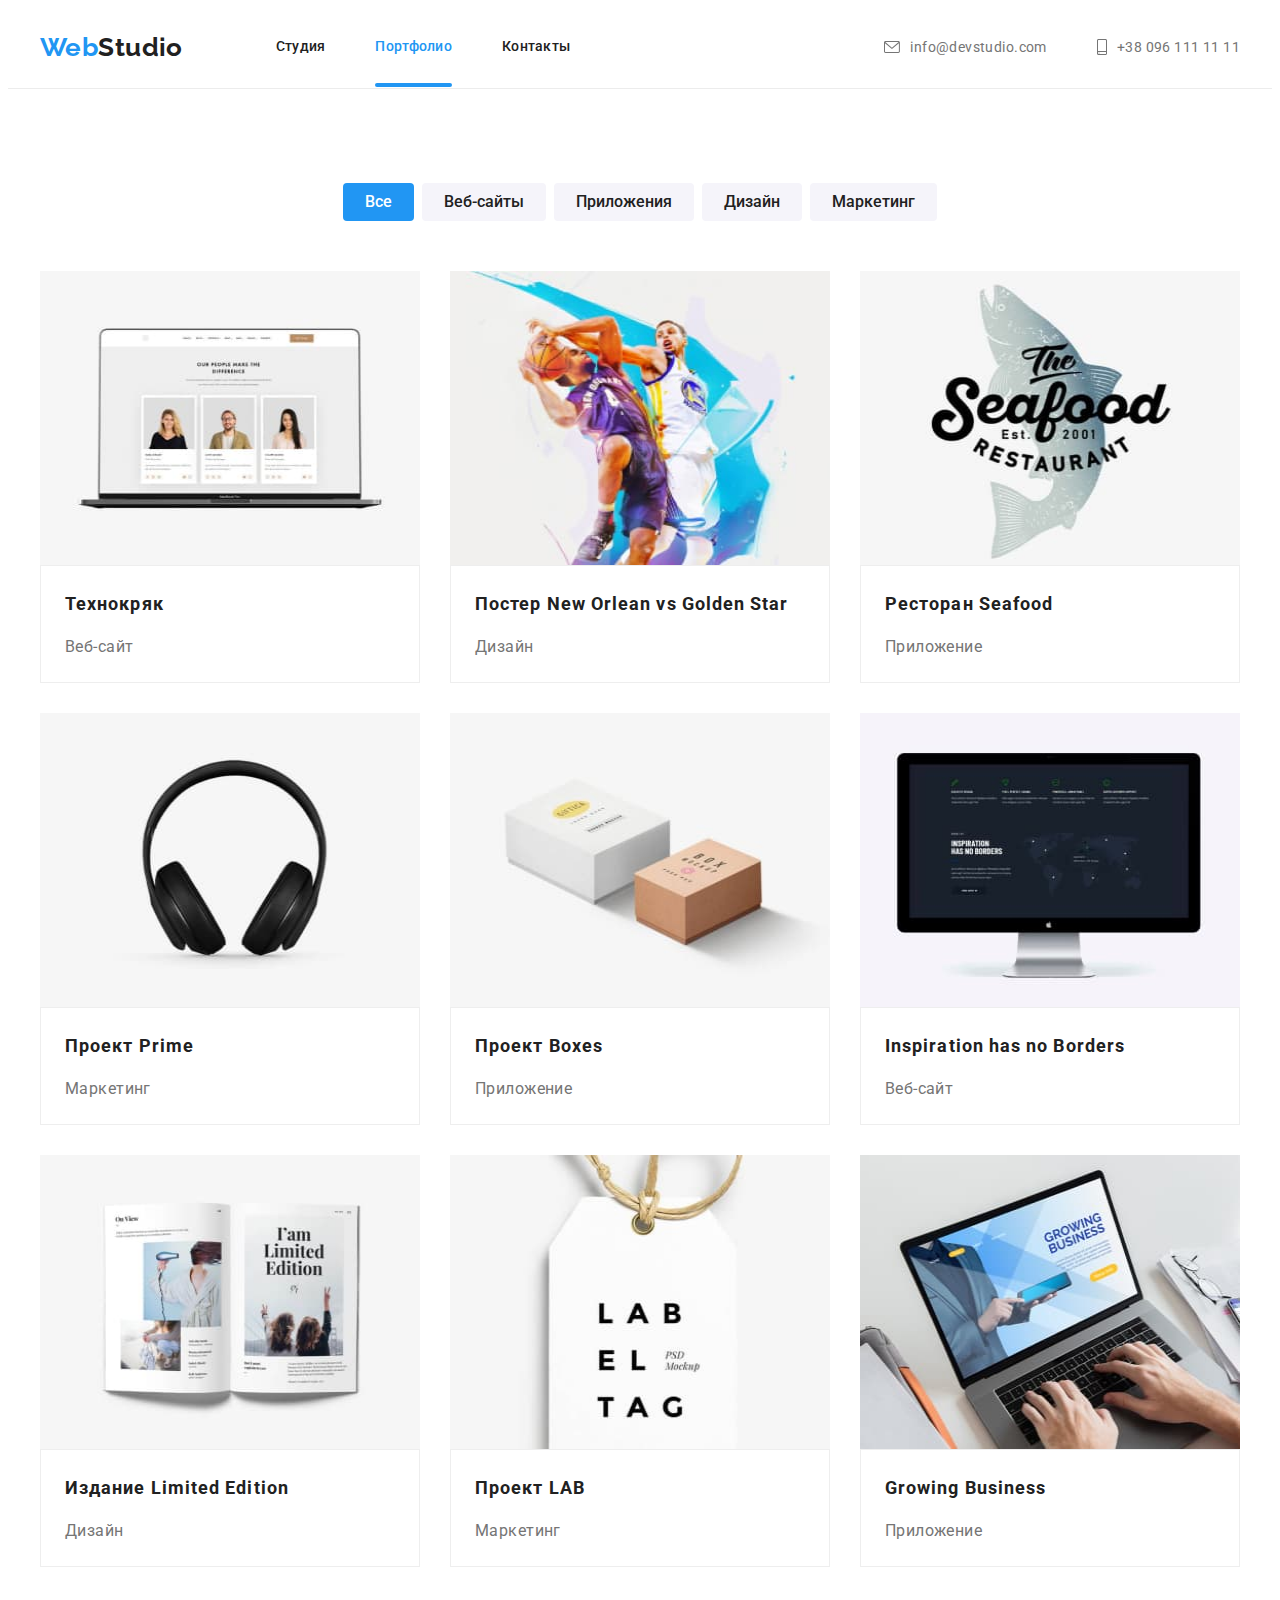
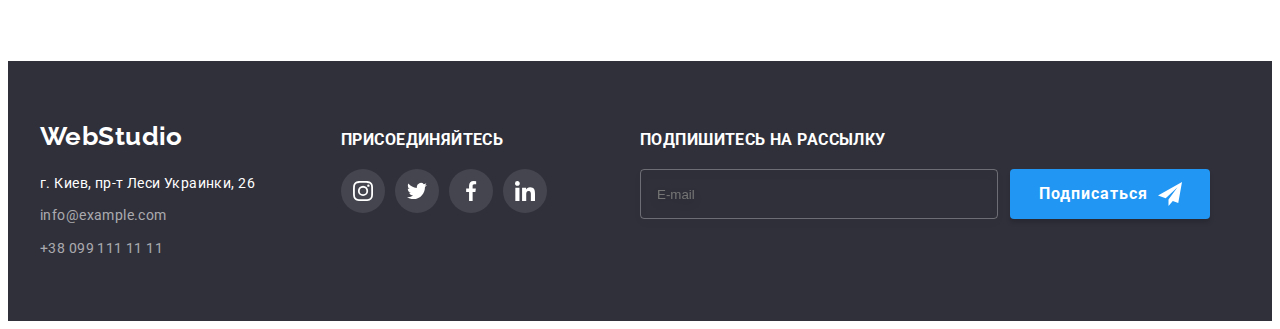
==== portfolio.html @ bd027aae "Создает классы по БЭМ в header и hero, делает разбивку css файла по  разнымscss" ====
﻿<!DOCTYPE html>
<html lang="ru">
  <head>
    <meta charset="UTF-8" />
    <meta http-equiv="X-UA-Compatible" content="IE=edge" />
    <meta name="viewport" content="width=device-width, initial-scale=1.0" />
    <title>Portfolio</title>
    <link rel="preconnect" href="https://fonts.gstatic.com" />
    <link
      href="https://fonts.googleapis.com/css2?family=Raleway:wght@700&family=Roboto:wght@400;500;700;900&display=swap"
      rel="stylesheet"
    />
    <link
      rel="stylesheet"
      href="https://cdnjs.cloudflare.com/ajax/libs/modern-normalize/1.0.0/modern-normalize.min.css"
      integrity="sha512-ISS7cAi1PEhQ8jnbJpJZMd29NlhNj4AWYyLOSp2CE/CsHxTCu+r+t0D2yoJudVrd0/8fTVPUVDzY5Tvli75u/g=="
      crossorigin="anonymous"
      referrerpolicy="no-referrer"
    />
    <!-- <link rel="stylesheet" href="./css/styles.css" /> -->
    <link rel="stylesheet" href="./css/main.min.css" />
  </head>
  </head>
  <body>
    <header class="page-header">
      <div class="section container page-header__container">
        <div class="page-header__menu">
          <a href="/" lang="en" class="logo link page-header__logo"
            >Web<span class="logo-part logo-part--color-black">Studio</span></a
          >

          <nav>
            <ul class="list page-header__nav nav-menu">
              <li class="nav-menu__item">
                <a href="./index.html" class="link">Студия</a>
              </li>
              <li class="nav-menu__item">
                <a href="./portfolio.html" class="link link--current">Портфолио</a>
              </li>
              <li class="nav-menu__item">
                <a href="#" class="link">Контакты</a>
              </li>
            </ul>
          </nav>
        </div>
        <ul class="list page-header__contact header-contact">
          <li class="header-contact__item">
            <a href="mailto:info@devstudio.com" lang="en" class="link">
              <svg class="header-contact__icon" width="16px" height="12px">
                <use href="./images/icons.svg#icon-envelope-header"></use>
              </svg>
              info@devstudio.com</a
            >
          </li>
          <li class="header-contact__item">
            <a href="tel:+380961111111" class="link">
              <svg class="header-contact__icon" width="10px" height="16px">
                <use href="./images/icons.svg#icon-smartphone-header"></use>
              </svg>
              +38 096 111 11 11</a
            >
          </li>
        </ul>
      </div>
    </header>
    <main>
      <!--фильтр-->
      <section class="portfolio-page">
        <div class="section container">
          <div class="filter">
            <ul class="list">
              <li class="list-item">
                <button type="button" class="btn filter-btn btn-active">
                  Все
                </button>
              </li>
              <li class="list-item">
                <button type="button" class="btn filter-btn">Веб-сайты</button>
              </li>
              <li class="list-item">
                <button type="button" class="btn filter-btn">Приложения</button>
              </li>
              <li class="list-item">
                <button type="button" class="btn filter-btn">Дизайн</button>
              </li>
              <li class="list-item">
                <button type="button" class="btn filter-btn">Маркетинг</button>
              </li>
            </ul>
          </div>
          <!--портфолио-->
          <div class="portfolio-cards">
            <ul class="list">
              <li class="list-item portfolio-card">
                <div class="wrapper-card">
                  <img
                    src="./images/portfolio/tehnokriak.jpg"
                    alt="Ноутбук"
                    width="370"
                    height="294"
                  />
                  <div class="wrapper-description">
                    <p class="wrapper-text">
                      Технокряк это современная площадка распространения
                      коронавируса. Компании используют эту платформу для
                      цифрового шпионажа и атак на защищённые сервера
                      конкурентов.
                    </p>
                  </div>
                </div>
                <div class="portfolio-info">
                  <h3 class="list-item-title">Технокряк</h3>
                  <p class="list-item-text">Веб-сайт</p>
                </div>
              </li>
              <li class="list-item portfolio-card">
                <div class="wrapper-card">
                  <img
                    src="./images/portfolio/poster.jpg"
                    alt="Постер с баскетболистами"
                    width="370"
                    height="294"
                  />
                  <div class="wrapper-description">
                    <p class="wrapper-text">
                      Технокряк это современная площадка распространения
                      коронавируса. Компании используют эту платформу для
                      цифрового шпионажа и атак на защищённые сервера
                      конкурентов.
                    </p>
                  </div>
                </div>
                <div class="portfolio-info">
                  <h3 class="list-item-title">
                    Постер New Orlean vs Golden Star
                  </h3>
                  <p class="list-item-text">Дизайн</p>
                </div>
              </li>
              <li class="list-item portfolio-card">
                <div class="wrapper-card">
                  <img
                    src="./images/portfolio/restaurant.jpg"
                    alt="Логотип ресторана"
                    width="370"
                    height="294"
                  />
                  <div class="wrapper-description">
                    <p class="wrapper-text">
                      Технокряк это современная площадка распространения
                      коронавируса. Компании используют эту платформу для
                      цифрового шпионажа и атак на защищённые сервера
                      конкурентов.
                    </p>
                  </div>
                </div>
                <div class="portfolio-info">
                  <h3 class="list-item-title">Ресторан Seafood</h3>
                  <p class="list-item-text">Приложение</p>
                </div>
              </li>
              <li class="list-item portfolio-card">
                <div class="wrapper-card">
                  <img
                    src="./images/portfolio/pri.jpg"
                    alt="Наушники"
                    width="370"
                    height="294"
                  />
                  <div class="wrapper-description">
                    <p class="wrapper-text">
                      Технокряк это современная площадка распространения
                      коронавируса. Компании используют эту платформу для
                      цифрового шпионажа и атак на защищённые сервера
                      конкурентов.
                    </p>
                  </div>
                </div>
                <div class="portfolio-info">
                  <h3 class="list-item-title">Проект Prime</h3>
                  <p class="list-item-text">Маркетинг</p>
                </div>
              </li>
              <li class="list-item portfolio-card">
                <div class="wrapper-card">
                  <img
                    src="./images/portfolio/boxes.jpg"
                    alt="Коробки"
                    width="370"
                    height="294"
                  />
                  <div class="wrapper-description">
                    <p class="wrapper-text">
                      Технокряк это современная площадка распространения
                      коронавируса. Компании используют эту платформу для
                      цифрового шпионажа и атак на защищённые сервера
                      конкурентов.
                    </p>
                  </div>
                </div>
                <div class="portfolio-info">
                  <h3 class="list-item-title">Проект Boxes</h3>
                  <p class="list-item-text">Приложение</p>
                </div>
              </li>
              <li class="list-item portfolio-card">
                <div class="wrapper-card">
                  <img
                    src="./images/portfolio/inspiration.jpg"
                    alt="Монитор"
                    width="370"
                    height="294"
                  />
                  <div class="wrapper-description">
                    <p class="wrapper-text">
                      Технокряк это современная площадка распространения
                      коронавируса. Компании используют эту платформу для
                      цифрового шпионажа и атак на защищённые сервера
                      конкурентов.
                    </p>
                  </div>
                </div>
                <div class="portfolio-info">
                  <h3 class="list-item-title">Inspiration has no Borders</h3>
                  <p class="list-item-text">Веб-сайт</p>
                </div>
              </li>
              <li class="list-item portfolio-card">
                <div class="wrapper-card">
                  <img
                    src="./images/portfolio/limiteded.jpg"
                    alt="Журнал"
                    width="370"
                    height="294"
                  />
                  <div class="wrapper-description">
                    <p class="wrapper-text">
                      Технокряк это современная площадка распространения
                      коронавируса. Компании используют эту платформу для
                      цифрового шпионажа и атак на защищённые сервера
                      конкурентов.
                    </p>
                  </div>
                </div>
                <div class="portfolio-info">
                  <h3 class="list-item-title">Издание Limited Edition</h3>
                  <p class="list-item-text">Дизайн</p>
                </div>
              </li>
              <li class="list-item portfolio-card">
                <div class="wrapper-card">
                  <img
                    src="./images/portfolio/lab.jpg"
                    alt="лейба"
                    width="370"
                    height="294"
                  />
                  <div class="wrapper-description">
                    <p class="wrapper-text">
                      Технокряк это современная площадка распространения
                      коронавируса. Компании используют эту платформу для
                      цифрового шпионажа и атак на защищённые сервера
                      конкурентов.
                    </p>
                  </div>
                </div>
                <div class="portfolio-info">
                  <h3 class="list-item-title">Проект LAB</h3>
                  <p class="list-item-text">Маркетинг</p>
                </div>
              </li>
              <li class="list-item portfolio-card">
                <div class="wrapper-card">
                  <img
                    src="./images/portfolio/growing.jpg"
                    alt="Ноутбук"
                    width="370"
                    height="294"
                  />
                  <div class="wrapper-description">
                    <p class="wrapper-text">
                      Технокряк это современная площадка распространения
                      коронавируса. Компании используют эту платформу для
                      цифрового шпионажа и атак на защищённые сервера
                      конкурентов.
                    </p>
                  </div>
                </div>
                <div class="portfolio-info">
                  <h3 class="list-item-title">Growing Business</h3>
                  <p class="list-item-text">Приложение</p>
                </div>
              </li>
            </ul>
          </div>
        </div>
      </section>
    </main>
    <footer class="footer-page">
      <div class="section container">
        <div class="logo-address">
          <a href="/" lang="en" class="logo link"
            ><span class="active">Web</span>Studio</a
          >
          <address class="footer-address">
            <ul class="list">
              <li class="list-item">
                <a href="#" class="link">г. Киев, пр-т Леси Украинки, 26</a>
              </li>

              <li class="list-item footer-contact">
                <a href="mailto:info@example.com" lang="en" class="link"
                  >info@example.com</a
                >
              </li>
              <li class="list-item footer-contact">
                <a href="tel:+380991111111" class="link">+38 099 111 11 11</a>
              </li>
            </ul>
          </address>
        </div>
        <div class="footer-social-networks">
          <h3 class="list-item-title">присоединяйтесь</h3>
          <ul class="list social-networks">
            <li class="sn-item">
              <a href="https://www.instagram.com" class="link footer-link-sn">
                <svg class="sn-icon">
                  <use href="./images/icons.svg#icon-instagram-grey"></use>
                </svg>
              </a>
            </li>
            <li class="sn-item">
              <a href="https://www.twitter.com/" class="link footer-link-sn">
                <svg class="sn-icon">
                  <use href="./images/icons.svg#icon-twitter"></use>
                </svg>
              </a>
            </li>
            <li class="sn-item">
              <a href="https://www.facebook.com" class="link footer-link-sn">
                <svg class="sn-icon">
                  <use href="./images/icons.svg#icon-facebook"></use>
                </svg>
              </a>
            </li>
            <li class="sn-item">
              <a href="https://www.linkedin.com" class="link footer-link-sn">
                <svg class="sn-icon">
                  <use href="./images/icons.svg#icon-linkedin"></use>
                </svg>
              </a>
            </li>
          </ul>
        </div>
        <div class="subscription">
          <h3 class="list-item-title">подпишитесь на рассылку</h3>
          <form name="subscription-form" class="subscription-form">
            <input
              type="email"
              name="email"
              class="subscription-input"
              placeholder="E-mail"
            />
            <button type="submit" class="btn subscription-btn">
              <span class="text-btn">Подписаться</span>
              <svg class="send-icon">
                <use href="./images/icons.svg#send-icon"></use>
              </svg>
            </button>
          </form>
        </div>
      </div>
    </footer>
  </body>
</html>
---- css/styles.css ----
﻿/* 
:root {
  --basis-text-color: #212121;
  --secondary-text-color: #757575;
  --background-color: #E5E5E5;
  --white-color: #FFFFFF;
  --active-color: #2196F3;
  --background-btn-color: #F5F4FA;
  --borders-color: #EEEEEE;
  --border-line-color: #ECECEC;
  --dark-background: #2F303A;
  --footer-contact-color: rgba(255, 255, 255, 0.6);
  --footer-icon-bg-color: rgba(255, 255, 255, 0.1);
  --input-border-color: rgba(255, 255, 255, 0.3);
  --hero-gradient: rgba(47, 48, 58, 0.4);
  --wrapper-title: rgba(47, 48, 58, 0.8);
  --icons-color: #AFB1B8;
  --wrapper-portfolio-card: rgba(33, 150, 243, 0.9);
  --backdrop-color: rgba(0, 0, 0, 0.2);
  --close-btn-color: rgba(0, 0, 0, 1);
  --border-modal-color: rgba(0, 0, 0, 0.1);
  --modal-input-border: rgba(33, 33, 33, 0.2);
  --text-placeholder: rgba(117, 117, 117, 0.5);


} */
/* 
body {
  color: var(--secondary-text-color);
  font-family: Roboto, sans-serif;
  font-weight: 400;
  font-style: normal;
  font-size: 14px;
  line-height: 1.71;
  letter-spacing: 0.03em;
} */

/* 
.link {
  display: flex;
  text-decoration: none;
  color: inherit;
  font-style: inherit;
  align-items: center;
  transition: color 250ms cubic-bezier(0.4, 0, 0.2, 1);
} */

/* .list {
  list-style: none;
  margin: 0;
  padding: 0;
} */

/* .active,
.link:hover,
.link:focus {
  color: var(--active-color);
} */
/* 
.current {
  position: relative;
  color: var(--active-color);
}

.current::after {
  content: "";
  position: absolute;
  height: 4px;
  width: 100%;
  background-color: var(--active-color);
  border-radius: 2px;
  top: 44px;

} */
/* 
.btn {
  font-family: inherit;
  background-color: var(--background-btn-color);
  border: none;
  cursor: pointer;
  text-align: center;
  border-radius: 4px;
  transition: box-shadow 250ms cubic-bezier(0.4, 0, 0.2, 1);
}

.btn:hover,
.btn:focus {
  box-shadow: 0px 3px 1px rgba(0, 0, 0, 0.1),
  0px 1px 2px rgba(0, 0, 0, 0.08),
  0px 2px 2px rgba(0, 0, 0, 0.12);
} */
/* .container {
  width: 1200px;
  margin: 0 auto;
} */
/* .section {
  padding: 94px 15px;  
} */

/*HEADER*/
/* .page-header {
  border-bottom: 1px solid var(--border-line-color);
  
} */
/* .logo {
  font-family: Raleway, sans-serif;
  font-weight: 700;
  font-size: 26px;
  line-height: 1.19;
  color: var(--basis-text-color);
  margin-right: 93px;
} */
/* 
.nav-menu {
  display: flex;
  color: var(--basis-text-color);
  font-weight: 500;
  line-height: 1.14;
  letter-spacing: 0.02em;
  
}

.nav-menu li:not(:last-child),
.header-contact li:not(:last-child) {
  margin-right: 50px;
}

.header-contact {
  display: flex;
  margin-left: auto;  
  color: var(--secondary-text-color);
  align-items: center;
}
.header-contact .icon-item {
  margin-right: 10px;
  fill: currentColor;
}


.page-header .container {
  display: flex;
  padding-top: 24px;
  padding-bottom: 25px;
}

.header-menu {
  display: flex;  
  align-items: center;
} */

/*HERO*/
/* .hero {
  text-align: center;
  letter-spacing: 0.06em;
}
.layers {
  max-width: 1600px;
  height: 600px;
  margin-left: auto;
  margin-right: auto;
  background-color: var(--dark-background);
  background-image: linear-gradient(rgba(47, 48, 58, 0.4), rgba(47, 48, 58, 0.4)),
  url('../images/hero/hero-background.jpg');
  background-repeat: no-repeat;
  background-size: cover;
  
  background-position: center;
}
.hero .section {
  padding-top: 200px;
  padding-bottom: 200px;
}

.hero-title {
  text-transform: uppercase;
  color: var(--white-color);
  font-weight: 900;
  font-size: 44px;
  line-height: 1.36;
  margin-top: 0;
  margin-bottom: 30px;
}
 
.hero-btn {
  width: 200px;
  height: 50px;
  background: #2196F3;
  color: var(--white-color);
  box-shadow: 0px 4px 4px rgba(0, 0, 0, 0.15);
  font-weight: 700;
  font-size: 16px;
  line-height: 1.9;
  padding: 0;
}
 */

/* 
.advantages .list-item-title {
  text-transform: uppercase;
}
.advantages .list-item:not(:last-child) {
  margin-right: 30px;
}

.advantages .list {
  display: flex;
}
.advantages .list-item {
  width: calc((100% - 90px) / 4);
} */
/* 
.thumb {
  display: flex;
  width: 270px;
  height: 120px;
  background-color: var(--background-btn-color);
  padding-top: 25px;
  padding-bottom: 25px;
  margin-bottom: 30px;
  
} */
/* .thumb .icon-item {
  width: 70px;
  height: 70px;
  margin-left: auto;
  margin-right: auto;
} */

/* .list-item-title {
  color: var(--basis-text-color);
  font-weight: 700;
  line-height: 1.14;
  margin-top: 0;
  margin-bottom: 10px;
  
} */
/* .list-item-text {
 margin: 0;
} */

/* .title {
  color: var(--basis-text-color);
  font-size: 36px;
  line-height: 1.16;
  text-align: center;
  margin-top: 0;
  margin-bottom: 50px;
} */


/*work*/
/* .work .section {
  padding-top: 0;
}
.work .list {
  display: flex;
}
.work .list-item:not(:last-child) {
  margin-right: 30px;
}

.work .list-item {
  width: 370px;
  position: relative;
}
.wrapper-title {
  background-color: var(--wrapper-title);
  position: absolute;
  width: 100%;
  height: 70px;
  bottom: 0px;

}
.wrapper-title .list-item-title {
  color: var(--white-color);
  text-transform: uppercase;
  margin-bottom: 0;
  text-align: center;
  padding-top: 27px;
  padding-bottom: 27px;
} */

/*team*/
/* .team {
  background-color: var(--background-btn-color);
}
.team .list {
  display: flex;

}
.team-card {
  width: calc((100% - 90px) / 4);
  background-color: var(--white-color);
  box-shadow: 0px 1px 3px rgba(0, 0, 0, 0.12), 0px 1px 1px rgba(0, 0, 0, 0.14), 0px 2px 1px rgba(0, 0, 0, 0.2);
  border-radius: 0px 0px 4px 4px;
  border-bottom: 1px solid var(--borders-color);
  text-align: center;
}
.team-card:not(:last-child) {
  margin-right: 30px;
}
.team-card .list-item-title {
  font-weight: 500;
  font-size: 16px;
  line-height: 1.19;
}

.photo-team {
  margin-top: 0;
  margin-bottom: 30px;
}

.team-card > .list-item-text {
  margin-bottom: 16px;
} */
/* .social-networks {
  display: flex;
  justify-content: center;
  margin-bottom: 30px;
  
} */

/* 
.sn-item:not(:last-child) {
  margin-right: 10px;
}
.sn-item .link {
  display: flex;
  height: 44px;
  width: 44px;
  color: var(--icons-color);
  background-color: var(--white-color);
  border-radius: 50%;
  align-items: center;
  justify-content: center;
  transition: color 250ms cubic-bezier(0.4, 0, 0.2, 1), 
  background-color 250ms cubic-bezier(0.4, 0, 0.2, 1);
}

.sn-icon {
  width: 20px;
  height: 20px;
  fill: currentColor;
}
.sn-item .link:hover {
  color: var(--white-color);
  background-color: var(--active-color);
} */
/* clients */
/* .clients .list {
  display: flex;
  color: var(--icons-color);
}
.clients .list-item {
  display: flex;
  width: 170px;
  height: 92px;
  border: 1px solid #AFB1B8;
  box-sizing: border-box;
  border-radius: 4px;
  align-items: center;
  justify-content: center;
  
}
.hover-boder {
  transition: border 250ms cubic-bezier(0.4, 0, 0.2, 1);
}

.hover-boder:hover {
  border: 1px solid var(--active-color);
}

.client-logo {
  display: flex;
  width: 106px;
  height: 60px;
  align-content: center;
  fill: currentColor;
}
.hover-boder .link {
  width: 100%;
  height: 100%;
  justify-content: center;
}

.clients .list-item:not(:last-child) {
  margin-right: 30px;
} */
/*footer*/
/* .footer-page {
  background-color: var(--dark-background);
  
}
.footer-page .section {
  display: flex;
  padding-top: 60px;
  padding-bottom: 60px;
  align-items: baseline;
}
.footer-address {
  font-style: inherit;
  width: 231px;
}
.footer-address .list-item:not(:last-child) {
  margin-bottom: 9px;
}
.footer-page .link {
  color: var(--white-color);
}
.footer-contact .link {
  color: var(--footer-contact-color);
} 
.footer-page .logo {
  margin-bottom: 20px;
}
.footer-page .list-item-title,
.subscription .list-item-title {
 text-transform: uppercase;
  color: var(--white-color);
  margin-bottom: 20px;
}
.footer-social-networks {
  display: flex;
  flex-direction: column;
  justify-content: center;
  margin-right: 93px;
}
.footer-social-networks .link {
  color: var(--white-color);
  background-color: var(--footer-icon-bg-color);
  transition-property: background-color;
  transition-duration: 250ms;
  transition-timing-function: cubic-bezier(0.4, 0, 0.2, 1);
  
}
.footer-social-networks .link:hover {
  background-color: var(--active-color)
}
.logo-address {
  margin-right: 70px;
  width: 231px;
}

.subscription-form {
  display: flex;
  flex-direction: row;
}


.subscription-input {
  box-sizing: border-box;
  width: 358px;
  padding-top: 15px;
  padding-bottom: 15px;
  padding-left: 16px;
  padding-right: 0;
  margin-right: 12px;
  background-color:transparent;
  border: 1px solid var(--input-border-color);
  filter: drop-shadow(0px 4px 4px rgba(0, 0, 0, 0.15));
  border-radius: 4px;
  color: var(--white-color);
}

.form-input::placeholder {
  color: var(--footer-contact-color);
  font-size: 16px;
  line-height: 1.25;
}


.subscription-btn {
  display: flex;
  align-items: center;
  width: 200px;
  height: 50px;
  background: var(--active-color);
  box-shadow: 0px 4px 4px rgba(0, 0, 0, 0.15);
  border-radius: 4px;
  padding-top: 10px;
  padding-bottom: 10px;
  padding-left: 29px;
  padding-right: 28px;
  text-align: start;
 
}
.text-btn {
  margin-right: 10px;
  letter-spacing: 0.06em;
  font-weight: 700;
  font-size: 16px;
  line-height: 1.87;
  color: var(--white-color);
}
.send-icon {
  width: 24px;
  height: 24px;
  fill: var(--white-color);
  vertical-align: middle;
  
} */

/*PORTFOLIO PAGE*/
/* 
.filter-btn {
  box-sizing: content-box;
  color: var(--basis-text-color);
  font-size: 16px;
  line-height: 1.62;
  font-weight: 500;
  padding: 6px 22px;
  transition: color 250ms cubic-bezier(0.4, 0, 0.2, 1),
  background-color 250ms cubic-bezier(0.4, 0, 0.2, 1),
  box-shadow 250ms cubic-bezier(0.4, 0, 0.2, 1);  
}

.btn-active {
  box-sizing: content-box;
  background-color: var(--active-color);
  color: var(--white-color);
  font-weight: 500;
  font-size: 16px;
  line-height: 1.62;
  padding: 6px 22px;
}

.filter-btn:hover, 
.filter-btn:focus,
.filter-btn:active {
  background-color: var(--active-color);
  color: var(--white-color);
  box-shadow: 0px 3px 1px rgba(0, 0, 0, 0.1),
  0px 1px 2px rgba(0, 0, 0, 0.08),
  0px 2px 2px rgba(0, 0, 0, 0.12);
}

.filter .list-item:not(:last-child) {
  margin-right: 8px;
}

.filter{
  margin-bottom: 50px;
}
.filter .list {
  display: flex;
  justify-content: center;
  
} */
/* 
.portfolio-cards .list {
  display: flex;
  flex-wrap: wrap;
} */

/* .list-item img {
  display: block;
  width: 100%;
} */
/* 
.portfolio-card {
  width: calc((100% - 60px) / 3);
  background-color: var(--white-color);
  box-sizing: content-box;
  margin-bottom: 30px;
  margin-right: 30px;
  position: relative;
  transition: box-shadow 250ms cubic-bezier(0.4, 0, 0.2, 1);
}

.portfolio-card:hover {
  box-shadow: 0px 1px 1px rgba(0, 0, 0, 0.12),
  0px 4px 4px rgba(0, 0, 0, 0.06),
  1px 4px 6px rgba(0, 0, 0, 0.16);
}

.portfolio-card .list-item-title {
  font-size: 18px;
  line-height: 2;
  letter-spacing: 0.06em;
}
.portfolio-card .list-item-text {
  font-size: 16px;
  line-height: 1.87;
}
.portfolio-card:nth-child(3n) {
  margin-right: 0;
}
.portfolio-card:nth-last-child(-n + 3) {
  margin-bottom: 0;
}
.portfolio-info {
  border: 1px solid var(--borders-color);
  padding: 20px 24px;
} */

/*wrapper*/
/* .wrapper-card {
  position: relative;
  overflow: hidden;
  
  

}
.portfolio-card:hover .wrapper-description,
.portfolio-card:hover .wrapper-card::before {
  transform: translateY(0);
}

.wrapper-card::before {
  content: "";
  position: absolute;
  top: 0;
  left: 0;
  width: 100%;
  height: 100%;
  background-color: var(--wrapper-portfolio-card);  
  transform: translateY(100%);
  transition: transform 250ms cubic-bezier(0.4, 0, 0.2, 1);
  
}

.wrapper-description {
  height: 294px;
  position: absolute;
  top: 0;
  left: 0;
  padding: 63px 24px;
  transform: translateY(100%);
  transition: transform 250ms cubic-bezier(0.4, 0, 0.2, 1);
  overflow-y: auto;
  
}

.wrapper-text {
  color: var(--white-color);
  margin: 0;
  font-size: 18px;
  line-height: 1.56;
  
  
} */

/* MODAL */
/* .backdrop {
  position: fixed;
  left: 0;
  top: 0;
  width: 100%;
  height: 100%;
  background-color: var(--backdrop-color);
  opacity: 1;
  transition: opacity 250ms cubic-bezier(0.4, 0, 0.2, 1);
}

.backdrop.is-hidden {
  visibility: hidden;
  opacity: 0;
  pointer-events: none;
  transition: opacity 250ms cubic-bezier(0.4, 0, 0.2, 1);
  
}

.backdrop.is-hidden .modal {
  transform: translate(-50%, -50%) scale(0);
}

.modal {
  position: absolute;
  top: 50%;
  left: 50%;
  transform: translate(-50%, -50%) scale(1);
  width: 528px;
  background-color: var(--white-color);
  border: 1px solid var(--border-modal-color);
  transition: transform 250ms cubic-bezier(0.4, 0, 0.2, 1);
  padding: 40px;

}

.close-btn {
  position: absolute;
  top: 8px;
  right: 8px;
  display: flex;
  width: 30px;
  height: 30px;
  background-color: var(--white-color);
  padding: 0;
  border-radius: 50%;
  border: 1px solid var(--border-modal-color);
  align-items: center;
  justify-content: center;

}
.close-btn:hover .close-icon,
.close-btn:focus .close-icon {
  fill: var(--active-color);
}

.close-icon {
  width: 18px;
  height: 18px;
  fill: var(--close-btn-color);
  transition: fill 250ms cubic-bezier(0.4, 0, 0.2, 1);
  
}
.modal-title {
  text-align: center;
  font-weight: 700;
  font-size: 20px;
  line-height: 1.15;
  color: var(--basis-text-color);
  margin-bottom: 12px;
  margin-top: 0;
}
.modal-form {
  display: flex;
  flex-direction: column;
}

.modal-field {
  position: relative;
  display: flex;
  flex-direction: column;
  margin-bottom: 10px;
}
.modal-label {
  font-size: 12px;
  line-height: 1.17;
  letter-spacing: 0.01em;
}
.form-input {
  width: 100%;
  height: 40px;
  margin-top: 4px;
  border: 1px solid var(--modal-input-border);
  box-sizing: border-box;
  border-radius: 4px;
  padding-left: 42px;
  cursor: pointer;
  transition: outline 250ms cubic-bezier(0.4, 0, 0.2, 1), 
  border-color 250ms cubic-bezier(0.4, 0, 0.2, 1);

}

.modal-icon {
  display: inline-block;
  position: absolute;
  top: 0;
  left: 12px;
  width: 18px;
  height: 18px;
  transform: translateY(150%);
  transition: fill 250ms cubic-bezier(0.4, 0, 0.2, 1);

}

.form-textarea {
  height: 120px;
  resize: none;
  padding: 12px 16px;
  margin-bottom: 10px;
  margin-top: 4px;
}

.form-textarea::placeholder {
  font-size: 12px;
  line-height: 1.67;
  letter-spacing: 0.01em;
  color: var(--text-placeholder);
}
.text {
  text-decoration: underline;
  color: var(--active-color);
}

.modal-polisy {
  position: relative;
  display: block;
  margin-bottom: 30px;
  margin-left: 7px;
  padding-left: 25px;
  
}


.submit-btn {
  margin-left: auto;
  margin-right: auto;
  width: 200px;
  height: 50px;
  background: var(--active-color);
  color: var(--white-color);
  box-shadow: 0px 4px 4px rgba(0, 0, 0, 0.15);
  border-radius: 4px;
  padding-top: 10px;
  padding-bottom: 10px;
  text-align: center;
  letter-spacing: 0.06em;
  font-weight: 700;
  font-size: 16px;
  line-height: 1.87;
  
}
.checkbox-icon {
  position: absolute;
  bottom: 50%;
  left: 0;
  transform: translateY(50%);
  display: inline-block;
  width: 16px;
  height: 15px;
  fill: var(--basis-text-color);

}
.modal-checkbox {
  position: absolute;
  width: 1px;
  height: 1px;
  margin: -1px;
  border: 0;
  padding: 0;
  clip: rect(0 0 0 0);
  overflow: hidden;

}

.modal-checkbox:checked + .checkbox-icon {
  fill: transparent;
  background-image: url(../images/icon-check.svg);
  background-size: contain;
  background-origin: content-box;
}

.form-input:hover {
  border-color: var(--active-color);
}

.form-input:focus {
  outline: 1px solid var(--active-color);
}
.form-input:hover + .modal-icon,
.form-input:focus + .modal-icon {
  fill: var(--active-color);
} */
---- css/main.min.css ----
:root{--basis-text-color: #212121;--secondary-text-color: #757575;--background-color: #E5E5E5;--white-color: #FFFFFF;--active-color: #2196F3;--background-btn-color: #F5F4FA;--borders-color: #EEEEEE;--border-line-color: #ECECEC;--dark-background: #2F303A;--footer-contact-color: rgba(255, 255, 255, 0.6);--footer-icon-bg-color: rgba(255, 255, 255, 0.1);--input-border-color: rgba(255, 255, 255, 0.3);--hero-gradient: rgba(47, 48, 58, 0.4);--wrapper-title: rgba(47, 48, 58, 0.8);--icons-color: #AFB1B8;--wrapper-portfolio-card: rgba(33, 150, 243, 0.9);--backdrop-color: rgba(0, 0, 0, 0.2);--close-btn-color: rgba(0, 0, 0, 1);--border-modal-color: rgba(0, 0, 0, 0.1);--modal-input-border: rgba(33, 33, 33, 0.2);--text-placeholder: rgba(117, 117, 117, 0.5)}body{color:var(--secondary-text-color);font-family:Roboto, sans-serif;font-weight:400;font-style:normal;font-size:14px;line-height:1.71;letter-spacing:0.03em}.link{display:flex;text-decoration:none;color:inherit;font-style:inherit;align-items:center;transition:color 250ms cubic-bezier(0.4, 0, 0.2, 1)}.link:hover,.link:focus{color:var(--active-color)}.link--current{position:relative;color:var(--active-color)}.link--current::after{content:"";position:absolute;height:4px;width:100%;background-color:var(--active-color);border-radius:2px;top:44px}.list{list-style:none;margin:0;padding:0}.btn{font-family:inherit;background-color:var(--background-btn-color);border:none;cursor:pointer;text-align:center;border-radius:4px;transition:box-shadow 250ms cubic-bezier(0.4, 0, 0.2, 1)}.btn:hover,.btn:focus{box-shadow:0px 3px 1px rgba(0,0,0,0.1),0px 1px 2px rgba(0,0,0,0.08),0px 2px 2px rgba(0,0,0,0.12)}.container{width:1200px;margin:0 auto}.section{padding:94px 15px}.logo{font-family:Raleway, sans-serif;font-weight:700;font-size:26px;line-height:1.19;color:var(--active-color)}.logo-part--color-black{color:var(--basis-text-color)}.logo-part--color-white{color:var(--white-color)}.thumb{display:flex;width:270px;height:120px;background-color:var(--background-btn-color);padding-top:25px;padding-bottom:25px;margin-bottom:30px}.list-item-title{color:var(--basis-text-color);font-weight:700;line-height:1.14;margin-top:0;margin-bottom:10px}.list-item-text{margin:0}.title{color:var(--basis-text-color);font-size:36px;line-height:1.16;text-align:center;margin-top:0;margin-bottom:50px}.social-networks{display:flex;justify-content:center;margin-bottom:30px}.list-item img{display:block;width:100%}.page-header{border-bottom:1px solid var(--border-line-color)}.page-header__container{display:flex;padding-top:24px;padding-bottom:25px}.page-header__menu{display:flex;align-items:center}.page-header__logo{margin-right:93px}.nav-menu{display:flex;color:var(--basis-text-color);font-weight:500;line-height:1.14;letter-spacing:0.02em}.nav-menu__item:not(:last-child),.header-contact__item:not(:last-child){margin-right:50px}.page-header__contact{margin-left:auto}.header-contact{display:flex;color:var(--secondary-text-color);align-items:center}.header-contact__icon{margin-right:10px;fill:currentColor}.hero{text-align:center;letter-spacing:0.06em}.layers{max-width:1600px;height:600px;margin-left:auto;margin-right:auto;background-color:var(--dark-background);background-image:linear-gradient(rgba(47,48,58,0.4), rgba(47,48,58,0.4)),url("../images/hero/hero-background.jpg");background-repeat:no-repeat;background-size:cover;background-position:center}.hero__container{padding-top:200px;padding-bottom:200px}.hero__title{text-transform:uppercase;color:var(--white-color);font-weight:900;font-size:44px;line-height:1.36;margin-top:0;margin-bottom:30px}.hero__btn{width:200px;height:50px;background:#2196F3;color:var(--white-color);box-shadow:0px 4px 4px rgba(0,0,0,0.15);font-weight:700;font-size:16px;line-height:1.9;padding:0}.advantages .list-item-title{text-transform:uppercase}.advantages .list-item:not(:last-child){margin-right:30px}.advantages .list{display:flex}.advantages .list-item{width:calc((100% - 90px) / 4)}.thumb .icon-item{width:70px;height:70px;margin-left:auto;margin-right:auto}.work .section{padding-top:0}.work .list{display:flex}.work .list-item:not(:last-child){margin-right:30px}.work .list-item{width:370px;position:relative}.wrapper-title{background-color:var(--wrapper-title);position:absolute;width:100%;height:70px;bottom:0px}.wrapper-title .list-item-title{color:var(--white-color);text-transform:uppercase;margin-bottom:0;text-align:center;padding-top:27px;padding-bottom:27px}.team{background-color:var(--background-btn-color)}.team .list{display:flex}.team-card{width:calc((100% - 90px) / 4);background-color:var(--white-color);box-shadow:0px 1px 3px rgba(0,0,0,0.12),0px 1px 1px rgba(0,0,0,0.14),0px 2px 1px rgba(0,0,0,0.2);border-radius:0px 0px 4px 4px;border-bottom:1px solid var(--borders-color);text-align:center}.team-card:not(:last-child){margin-right:30px}.team-card .list-item-title{font-weight:500;font-size:16px;line-height:1.19}.photo-team{margin-top:0;margin-bottom:30px}.team-card>.list-item-text{margin-bottom:16px}.sn-item:not(:last-child){margin-right:10px}.sn-item .link{display:flex;height:44px;width:44px;color:var(--icons-color);background-color:var(--white-color);border-radius:50%;align-items:center;justify-content:center;transition:color 250ms cubic-bezier(0.4, 0, 0.2, 1),background-color 250ms cubic-bezier(0.4, 0, 0.2, 1)}.sn-icon{width:20px;height:20px;fill:currentColor}.sn-item .link:hover{color:var(--white-color);background-color:var(--active-color)}.clients .list{display:flex;color:var(--icons-color)}.clients .list-item{display:flex;width:170px;height:92px;border:1px solid #AFB1B8;box-sizing:border-box;border-radius:4px;align-items:center;justify-content:center}.hover-boder{transition:border 250ms cubic-bezier(0.4, 0, 0.2, 1)}.hover-boder:hover{border:1px solid var(--active-color)}.client-logo{display:flex;width:106px;height:60px;align-content:center;fill:currentColor}.hover-boder .link{width:100%;height:100%;justify-content:center}.clients .list-item:not(:last-child){margin-right:30px}.footer-page{background-color:var(--dark-background)}.footer-page .section{display:flex;padding-top:60px;padding-bottom:60px;align-items:baseline}.footer-address{font-style:inherit;width:231px}.footer-address .list-item:not(:last-child){margin-bottom:9px}.footer-page .link{color:var(--white-color)}.footer-contact .link{color:var(--footer-contact-color)}.footer-page .logo{margin-bottom:20px}.footer-page .list-item-title,.subscription .list-item-title{text-transform:uppercase;color:var(--white-color);margin-bottom:20px}.footer-social-networks{display:flex;flex-direction:column;justify-content:center;margin-right:93px}.footer-social-networks .link{color:var(--white-color);background-color:var(--footer-icon-bg-color);transition-property:background-color;transition-duration:250ms;transition-timing-function:cubic-bezier(0.4, 0, 0.2, 1)}.footer-social-networks .link:hover{background-color:var(--active-color)}.logo-address{margin-right:70px;width:231px}.subscription-form{display:flex;flex-direction:row}.subscription-input{box-sizing:border-box;width:358px;padding-top:15px;padding-bottom:15px;padding-left:16px;padding-right:0;margin-right:12px;background-color:transparent;border:1px solid var(--input-border-color);filter:drop-shadow(0px 4px 4px rgba(0,0,0,0.15));border-radius:4px;color:var(--white-color)}.form-input::placeholder{color:var(--footer-contact-color);font-size:16px;line-height:1.25}.subscription-btn{display:flex;align-items:center;width:200px;height:50px;background:var(--active-color);box-shadow:0px 4px 4px rgba(0,0,0,0.15);border-radius:4px;padding-top:10px;padding-bottom:10px;padding-left:29px;padding-right:28px;text-align:start}.text-btn{margin-right:10px;letter-spacing:0.06em;font-weight:700;font-size:16px;line-height:1.87;color:var(--white-color)}.send-icon{width:24px;height:24px;fill:var(--white-color);vertical-align:middle}.filter-btn{box-sizing:content-box;color:var(--basis-text-color);font-size:16px;line-height:1.62;font-weight:500;padding:6px 22px;transition:color 250ms cubic-bezier(0.4, 0, 0.2, 1),background-color 250ms cubic-bezier(0.4, 0, 0.2, 1),box-shadow 250ms cubic-bezier(0.4, 0, 0.2, 1)}.btn-active{box-sizing:content-box;background-color:var(--active-color);color:var(--white-color);font-weight:500;font-size:16px;line-height:1.62;padding:6px 22px}.filter-btn:hover,.filter-btn:focus,.filter-btn:active{background-color:var(--active-color);color:var(--white-color);box-shadow:0px 3px 1px rgba(0,0,0,0.1),0px 1px 2px rgba(0,0,0,0.08),0px 2px 2px rgba(0,0,0,0.12)}.filter .list-item:not(:last-child){margin-right:8px}.filter{margin-bottom:50px}.filter .list{display:flex;justify-content:center}.portfolio-cards .list{display:flex;flex-wrap:wrap}.portfolio-card{width:calc((100% - 60px) / 3);background-color:var(--white-color);box-sizing:content-box;margin-bottom:30px;margin-right:30px;position:relative;transition:box-shadow 250ms cubic-bezier(0.4, 0, 0.2, 1)}.portfolio-card:hover{box-shadow:0px 1px 1px rgba(0,0,0,0.12),0px 4px 4px rgba(0,0,0,0.06),1px 4px 6px rgba(0,0,0,0.16)}.portfolio-card .list-item-title{font-size:18px;line-height:2;letter-spacing:0.06em}.portfolio-card .list-item-text{font-size:16px;line-height:1.87}.portfolio-card:nth-child(3n){margin-right:0}.portfolio-card:nth-last-child(-n+3){margin-bottom:0}.portfolio-info{border:1px solid var(--borders-color);padding:20px 24px}.wrapper-card{position:relative;overflow:hidden}.portfolio-card:hover .wrapper-description,.portfolio-card:hover .wrapper-card::before{transform:translateY(0)}.wrapper-card::before{content:"";position:absolute;top:0;left:0;width:100%;height:100%;background-color:var(--wrapper-portfolio-card);transform:translateY(100%);transition:transform 250ms cubic-bezier(0.4, 0, 0.2, 1)}.wrapper-description{height:294px;position:absolute;top:0;left:0;padding:63px 24px;transform:translateY(100%);transition:transform 250ms cubic-bezier(0.4, 0, 0.2, 1);overflow-y:auto}.wrapper-text{color:var(--white-color);margin:0;font-size:18px;line-height:1.56}.backdrop{position:fixed;left:0;top:0;width:100%;height:100%;background-color:var(--backdrop-color);opacity:1;transition:opacity 250ms cubic-bezier(0.4, 0, 0.2, 1)}.backdrop.is-hidden{visibility:hidden;opacity:0;pointer-events:none;transition:opacity 250ms cubic-bezier(0.4, 0, 0.2, 1)}.backdrop.is-hidden .modal{transform:translate(-50%, -50%) scale(0)}.modal{position:absolute;top:50%;left:50%;transform:translate(-50%, -50%) scale(1);width:528px;background-color:var(--white-color);border:1px solid var(--border-modal-color);transition:transform 250ms cubic-bezier(0.4, 0, 0.2, 1);padding:40px}.close-btn{position:absolute;top:8px;right:8px;display:flex;width:30px;height:30px;background-color:var(--white-color);padding:0;border-radius:50%;border:1px solid var(--border-modal-color);align-items:center;justify-content:center}.close-btn:hover .close-icon,.close-btn:focus .close-icon{fill:var(--active-color)}.close-icon{width:18px;height:18px;fill:var(--close-btn-color);transition:fill 250ms cubic-bezier(0.4, 0, 0.2, 1)}.modal-title{text-align:center;font-weight:700;font-size:20px;line-height:1.15;color:var(--basis-text-color);margin-bottom:12px;margin-top:0}.modal-form{display:flex;flex-direction:column}.modal-field{position:relative;display:flex;flex-direction:column;margin-bottom:10px}.modal-label{font-size:12px;line-height:1.17;letter-spacing:0.01em}.form-input{width:100%;height:40px;margin-top:4px;border:1px solid var(--modal-input-border);box-sizing:border-box;border-radius:4px;padding-left:42px;cursor:pointer;transition:outline 250ms cubic-bezier(0.4, 0, 0.2, 1),border-color 250ms cubic-bezier(0.4, 0, 0.2, 1)}.modal-icon{display:inline-block;position:absolute;top:0;left:12px;width:18px;height:18px;transform:translateY(150%);transition:fill 250ms cubic-bezier(0.4, 0, 0.2, 1)}.form-textarea{height:120px;resize:none;padding:12px 16px;margin-bottom:10px;margin-top:4px}.form-textarea::placeholder{font-size:12px;line-height:1.67;letter-spacing:0.01em;color:var(--text-placeholder)}.text{text-decoration:underline;color:var(--active-color)}.modal-polisy{position:relative;display:block;margin-bottom:30px;margin-left:7px;padding-left:25px}.submit-btn{margin-left:auto;margin-right:auto;width:200px;height:50px;background:var(--active-color);color:var(--white-color);box-shadow:0px 4px 4px rgba(0,0,0,0.15);border-radius:4px;padding-top:10px;padding-bottom:10px;text-align:center;letter-spacing:0.06em;font-weight:700;font-size:16px;line-height:1.87}.checkbox-icon{position:absolute;bottom:50%;left:0;transform:translateY(50%);display:inline-block;width:16px;height:15px;fill:var(--basis-text-color)}.modal-checkbox{position:absolute;width:1px;height:1px;margin:-1px;border:0;padding:0;clip:rect(0 0 0 0);overflow:hidden}.modal-checkbox:checked+.checkbox-icon{fill:transparent;background-image:url(../images/icon-check.svg);background-size:contain;background-origin:content-box}.form-input:hover{border-color:var(--active-color)}.form-input:focus{outline:1px solid var(--active-color)}.form-input:hover+.modal-icon,.form-input:focus+.modal-icon{fill:var(--active-color)}
/*# sourceMappingURL=main.min.css.map */
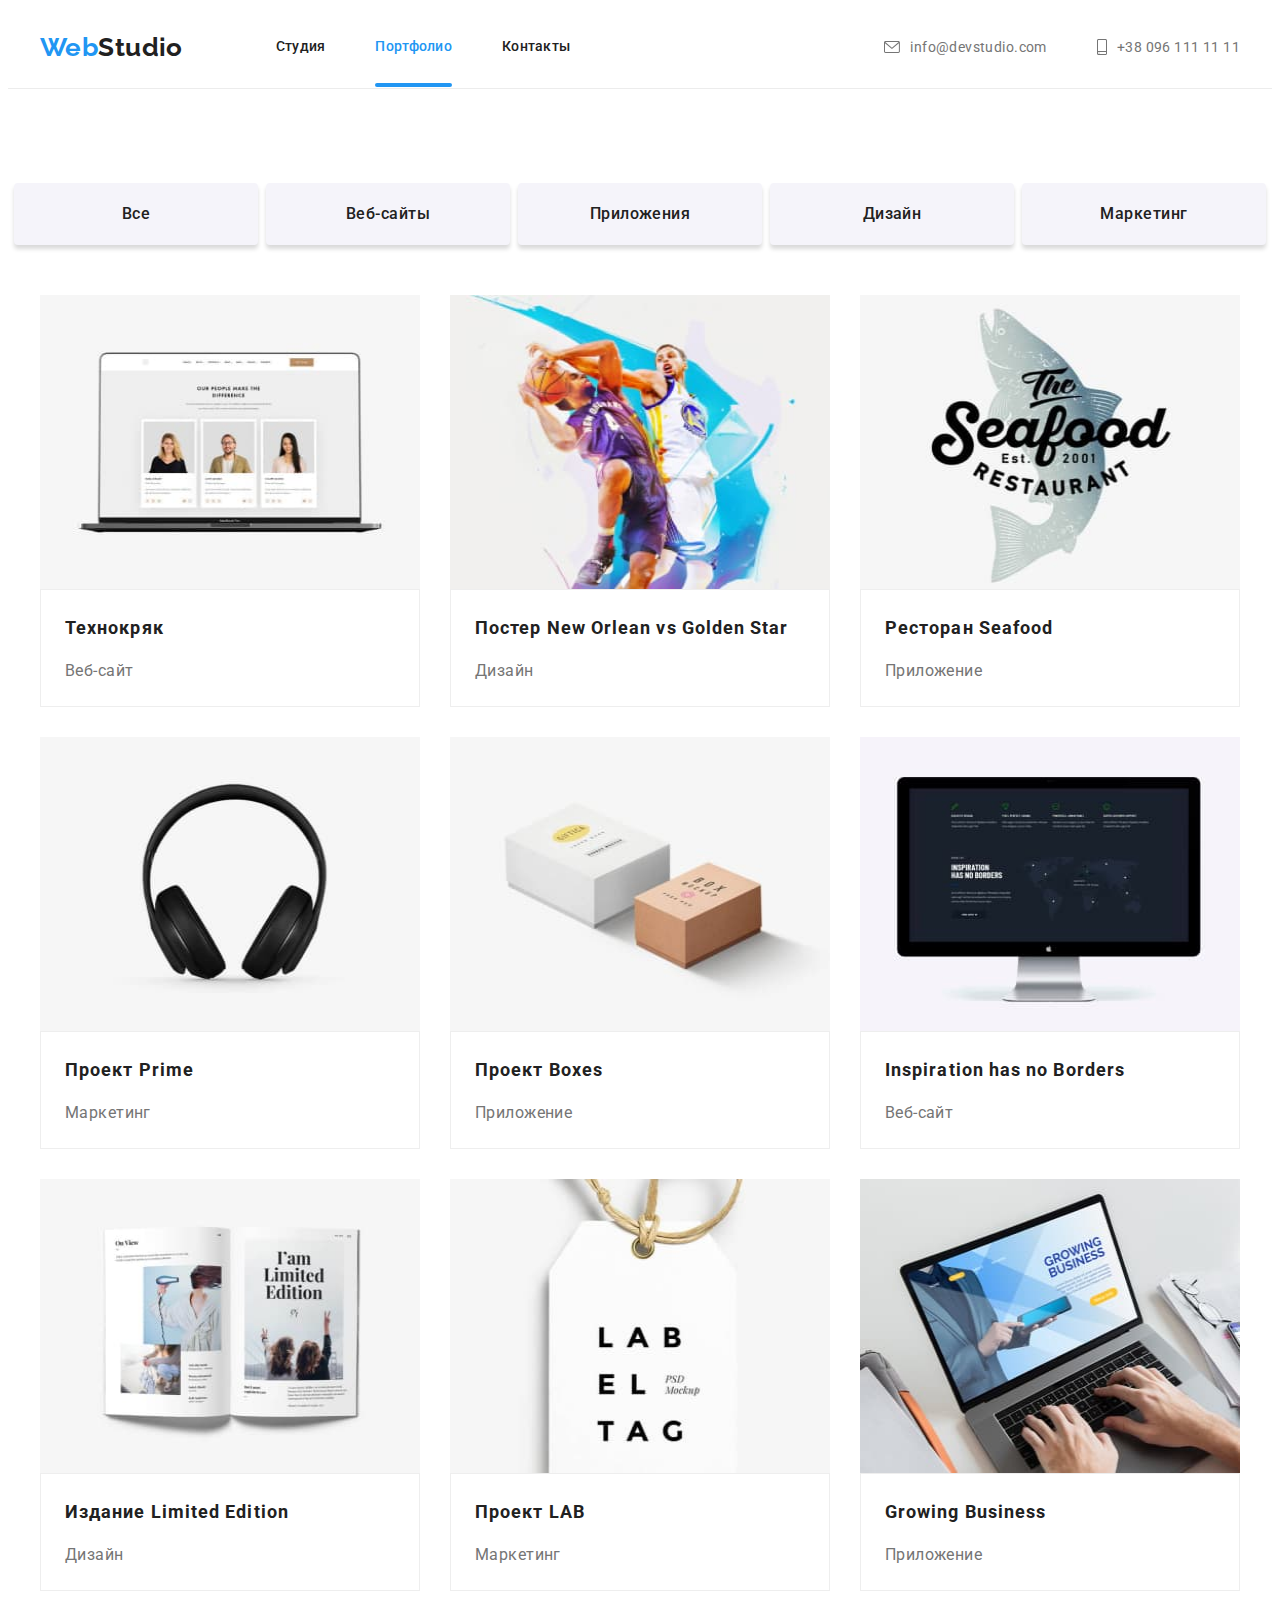
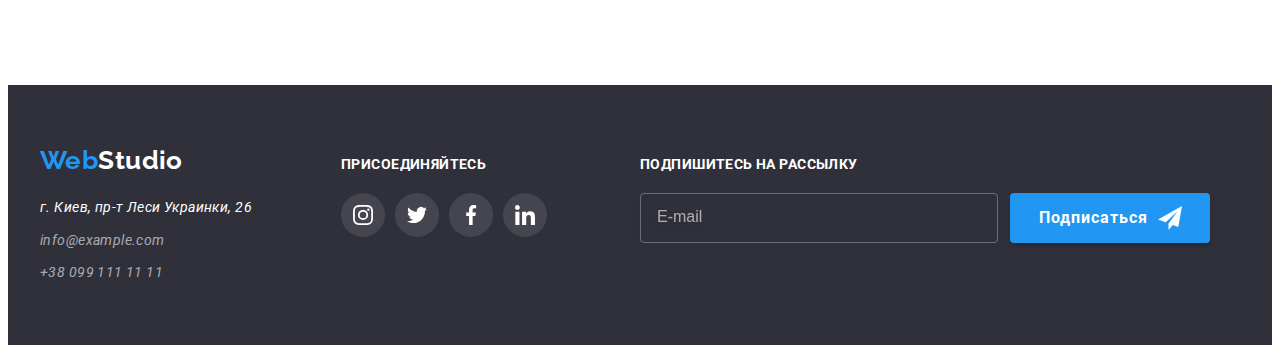
==== commit 9a6c19af: "Добавляет стили по БЭМ в Footer, переписывает стили кнопок" ====
--- a/portfolio.html
+++ b/portfolio.html
@@ -67,7 +67,7 @@
       <!--фильтр-->
       <section class="portfolio-page">
         <div class="section container">
-          <div class="filter">
+          <div class="filter portfolio-page__filter">
             <ul class="list">
               <li class="list-item">
                 <button type="button" class="btn filter-btn btn-active">
@@ -297,55 +297,67 @@
       </section>
     </main>
     <footer class="footer-page">
-      <div class="section container">
-        <div class="logo-address">
-          <a href="/" lang="en" class="logo link"
-            ><span class="active">Web</span>Studio</a
+      <div class="section container footer-page__container">
+        <div class="logo-contact footer-page__logo-contact">
+          <a href="/" lang="en" class="logo link footer-page__logo"
+            >Web<span class="logo-part logo-part--color-white">Studio</span></a
           >
-          <address class="footer-address">
+          <address class="contact-block footer-page__contact-block">
             <ul class="list">
-              <li class="list-item">
+              <li class="list-item contact-block__item">
                 <a href="#" class="link">г. Киев, пр-т Леси Украинки, 26</a>
               </li>
 
-              <li class="list-item footer-contact">
+              <li class="list-item contact-block__item">
                 <a href="mailto:info@example.com" lang="en" class="link"
                   >info@example.com</a
                 >
               </li>
-              <li class="list-item footer-contact">
+              <li class="list-item contact-block__item">
                 <a href="tel:+380991111111" class="link">+38 099 111 11 11</a>
               </li>
             </ul>
           </address>
         </div>
-        <div class="footer-social-networks">
-          <h3 class="list-item-title">присоединяйтесь</h3>
+        <div class="footer-page__social-networks">
+          <h3 class="list-item-title footer-page__title">присоединяйтесь</h3>
           <ul class="list social-networks">
-            <li class="sn-item">
-              <a href="https://www.instagram.com" class="link footer-link-sn">
-                <svg class="sn-icon">
+            <li class="social-networks__item network">
+              <a
+                href="https://www.instagram.com"
+                class="link network__link network__link--dark-bg"
+              >
+                <svg class="network__icon">
                   <use href="./images/icons.svg#icon-instagram-grey"></use>
                 </svg>
               </a>
             </li>
-            <li class="sn-item">
-              <a href="https://www.twitter.com/" class="link footer-link-sn">
-                <svg class="sn-icon">
+            <li class="social-networks__item network">
+              <a
+                href="https://www.twitter.com/"
+                class="link network__link network__link--dark-bg"
+              >
+                <svg class="network__icon">
                   <use href="./images/icons.svg#icon-twitter"></use>
                 </svg>
               </a>
             </li>
-            <li class="sn-item">
-              <a href="https://www.facebook.com" class="link footer-link-sn">
-                <svg class="sn-icon">
+            <li class="social-networks__item network">
+              <a
+                href="https://www.facebook.com"
+                class="link network__link network__link--dark-bg"
+              >
+                <svg class="network__icon">
                   <use href="./images/icons.svg#icon-facebook"></use>
                 </svg>
               </a>
             </li>
-            <li class="sn-item">
-              <a href="https://www.linkedin.com" class="link footer-link-sn">
-                <svg class="sn-icon">
+            <li class="social-networks__item network">
+              <a
+                href="https://www.linkedin.com"
+                class="link network__link network__link--dark-bg"
+              >
+                <svg class="network__icon">
                   <use href="./images/icons.svg#icon-linkedin"></use>
                 </svg>
               </a>
@@ -353,17 +365,19 @@
           </ul>
         </div>
         <div class="subscription">
-          <h3 class="list-item-title">подпишитесь на рассылку</h3>
+          <h3 class="list-item-title subscription__title">
+            подпишитесь на рассылку
+          </h3>
           <form name="subscription-form" class="subscription-form">
             <input
               type="email"
               name="email"
-              class="subscription-input"
+              class="subscription-form__input"
               placeholder="E-mail"
             />
-            <button type="submit" class="btn subscription-btn">
-              <span class="text-btn">Подписаться</span>
-              <svg class="send-icon">
+            <button type="submit" class="btn btn--padding-10-29">
+              <span class="subscription-form__text-btn">Подписаться</span>
+              <svg class="subscription-form__icon">
                 <use href="./images/icons.svg#send-icon"></use>
               </svg>
             </button>
--- a/css/main.min.css
+++ b/css/main.min.css
@@ -1,2 +1,2 @@
-:root{--basis-text-color: #212121;--secondary-text-color: #757575;--background-color: #E5E5E5;--white-color: #FFFFFF;--active-color: #2196F3;--background-btn-color: #F5F4FA;--borders-color: #EEEEEE;--border-line-color: #ECECEC;--dark-background: #2F303A;--footer-contact-color: rgba(255, 255, 255, 0.6);--footer-icon-bg-color: rgba(255, 255, 255, 0.1);--input-border-color: rgba(255, 255, 255, 0.3);--hero-gradient: rgba(47, 48, 58, 0.4);--wrapper-title: rgba(47, 48, 58, 0.8);--icons-color: #AFB1B8;--wrapper-portfolio-card: rgba(33, 150, 243, 0.9);--backdrop-color: rgba(0, 0, 0, 0.2);--close-btn-color: rgba(0, 0, 0, 1);--border-modal-color: rgba(0, 0, 0, 0.1);--modal-input-border: rgba(33, 33, 33, 0.2);--text-placeholder: rgba(117, 117, 117, 0.5)}body{color:var(--secondary-text-color);font-family:Roboto, sans-serif;font-weight:400;font-style:normal;font-size:14px;line-height:1.71;letter-spacing:0.03em}.link{display:flex;text-decoration:none;color:inherit;font-style:inherit;align-items:center;transition:color 250ms cubic-bezier(0.4, 0, 0.2, 1)}.link:hover,.link:focus{color:var(--active-color)}.link--current{position:relative;color:var(--active-color)}.link--current::after{content:"";position:absolute;height:4px;width:100%;background-color:var(--active-color);border-radius:2px;top:44px}.list{list-style:none;margin:0;padding:0}.btn{font-family:inherit;background-color:var(--background-btn-color);border:none;cursor:pointer;text-align:center;border-radius:4px;transition:box-shadow 250ms cubic-bezier(0.4, 0, 0.2, 1)}.btn:hover,.btn:focus{box-shadow:0px 3px 1px rgba(0,0,0,0.1),0px 1px 2px rgba(0,0,0,0.08),0px 2px 2px rgba(0,0,0,0.12)}.container{width:1200px;margin:0 auto}.section{padding:94px 15px}.logo{font-family:Raleway, sans-serif;font-weight:700;font-size:26px;line-height:1.19;color:var(--active-color)}.logo-part--color-black{color:var(--basis-text-color)}.logo-part--color-white{color:var(--white-color)}.thumb{display:flex;width:270px;height:120px;background-color:var(--background-btn-color);padding-top:25px;padding-bottom:25px;margin-bottom:30px}.list-item-title{color:var(--basis-text-color);font-weight:700;line-height:1.14;margin-top:0;margin-bottom:10px}.list-item-text{margin:0}.title{color:var(--basis-text-color);font-size:36px;line-height:1.16;text-align:center;margin-top:0;margin-bottom:50px}.social-networks{display:flex;justify-content:center;margin-bottom:30px}.list-item img{display:block;width:100%}.page-header{border-bottom:1px solid var(--border-line-color)}.page-header__container{display:flex;padding-top:24px;padding-bottom:25px}.page-header__menu{display:flex;align-items:center}.page-header__logo{margin-right:93px}.nav-menu{display:flex;color:var(--basis-text-color);font-weight:500;line-height:1.14;letter-spacing:0.02em}.nav-menu__item:not(:last-child),.header-contact__item:not(:last-child){margin-right:50px}.page-header__contact{margin-left:auto}.header-contact{display:flex;color:var(--secondary-text-color);align-items:center}.header-contact__icon{margin-right:10px;fill:currentColor}.hero{text-align:center;letter-spacing:0.06em}.layers{max-width:1600px;height:600px;margin-left:auto;margin-right:auto;background-color:var(--dark-background);background-image:linear-gradient(rgba(47,48,58,0.4), rgba(47,48,58,0.4)),url("../images/hero/hero-background.jpg");background-repeat:no-repeat;background-size:cover;background-position:center}.hero__container{padding-top:200px;padding-bottom:200px}.hero__title{text-transform:uppercase;color:var(--white-color);font-weight:900;font-size:44px;line-height:1.36;margin-top:0;margin-bottom:30px}.hero__btn{width:200px;height:50px;background:#2196F3;color:var(--white-color);box-shadow:0px 4px 4px rgba(0,0,0,0.15);font-weight:700;font-size:16px;line-height:1.9;padding:0}.advantages .list-item-title{text-transform:uppercase}.advantages .list-item:not(:last-child){margin-right:30px}.advantages .list{display:flex}.advantages .list-item{width:calc((100% - 90px) / 4)}.thumb .icon-item{width:70px;height:70px;margin-left:auto;margin-right:auto}.work .section{padding-top:0}.work .list{display:flex}.work .list-item:not(:last-child){margin-right:30px}.work .list-item{width:370px;position:relative}.wrapper-title{background-color:var(--wrapper-title);position:absolute;width:100%;height:70px;bottom:0px}.wrapper-title .list-item-title{color:var(--white-color);text-transform:uppercase;margin-bottom:0;text-align:center;padding-top:27px;padding-bottom:27px}.team{background-color:var(--background-btn-color)}.team .list{display:flex}.team-card{width:calc((100% - 90px) / 4);background-color:var(--white-color);box-shadow:0px 1px 3px rgba(0,0,0,0.12),0px 1px 1px rgba(0,0,0,0.14),0px 2px 1px rgba(0,0,0,0.2);border-radius:0px 0px 4px 4px;border-bottom:1px solid var(--borders-color);text-align:center}.team-card:not(:last-child){margin-right:30px}.team-card .list-item-title{font-weight:500;font-size:16px;line-height:1.19}.photo-team{margin-top:0;margin-bottom:30px}.team-card>.list-item-text{margin-bottom:16px}.sn-item:not(:last-child){margin-right:10px}.sn-item .link{display:flex;height:44px;width:44px;color:var(--icons-color);background-color:var(--white-color);border-radius:50%;align-items:center;justify-content:center;transition:color 250ms cubic-bezier(0.4, 0, 0.2, 1),background-color 250ms cubic-bezier(0.4, 0, 0.2, 1)}.sn-icon{width:20px;height:20px;fill:currentColor}.sn-item .link:hover{color:var(--white-color);background-color:var(--active-color)}.clients .list{display:flex;color:var(--icons-color)}.clients .list-item{display:flex;width:170px;height:92px;border:1px solid #AFB1B8;box-sizing:border-box;border-radius:4px;align-items:center;justify-content:center}.hover-boder{transition:border 250ms cubic-bezier(0.4, 0, 0.2, 1)}.hover-boder:hover{border:1px solid var(--active-color)}.client-logo{display:flex;width:106px;height:60px;align-content:center;fill:currentColor}.hover-boder .link{width:100%;height:100%;justify-content:center}.clients .list-item:not(:last-child){margin-right:30px}.footer-page{background-color:var(--dark-background)}.footer-page .section{display:flex;padding-top:60px;padding-bottom:60px;align-items:baseline}.footer-address{font-style:inherit;width:231px}.footer-address .list-item:not(:last-child){margin-bottom:9px}.footer-page .link{color:var(--white-color)}.footer-contact .link{color:var(--footer-contact-color)}.footer-page .logo{margin-bottom:20px}.footer-page .list-item-title,.subscription .list-item-title{text-transform:uppercase;color:var(--white-color);margin-bottom:20px}.footer-social-networks{display:flex;flex-direction:column;justify-content:center;margin-right:93px}.footer-social-networks .link{color:var(--white-color);background-color:var(--footer-icon-bg-color);transition-property:background-color;transition-duration:250ms;transition-timing-function:cubic-bezier(0.4, 0, 0.2, 1)}.footer-social-networks .link:hover{background-color:var(--active-color)}.logo-address{margin-right:70px;width:231px}.subscription-form{display:flex;flex-direction:row}.subscription-input{box-sizing:border-box;width:358px;padding-top:15px;padding-bottom:15px;padding-left:16px;padding-right:0;margin-right:12px;background-color:transparent;border:1px solid var(--input-border-color);filter:drop-shadow(0px 4px 4px rgba(0,0,0,0.15));border-radius:4px;color:var(--white-color)}.form-input::placeholder{color:var(--footer-contact-color);font-size:16px;line-height:1.25}.subscription-btn{display:flex;align-items:center;width:200px;height:50px;background:var(--active-color);box-shadow:0px 4px 4px rgba(0,0,0,0.15);border-radius:4px;padding-top:10px;padding-bottom:10px;padding-left:29px;padding-right:28px;text-align:start}.text-btn{margin-right:10px;letter-spacing:0.06em;font-weight:700;font-size:16px;line-height:1.87;color:var(--white-color)}.send-icon{width:24px;height:24px;fill:var(--white-color);vertical-align:middle}.filter-btn{box-sizing:content-box;color:var(--basis-text-color);font-size:16px;line-height:1.62;font-weight:500;padding:6px 22px;transition:color 250ms cubic-bezier(0.4, 0, 0.2, 1),background-color 250ms cubic-bezier(0.4, 0, 0.2, 1),box-shadow 250ms cubic-bezier(0.4, 0, 0.2, 1)}.btn-active{box-sizing:content-box;background-color:var(--active-color);color:var(--white-color);font-weight:500;font-size:16px;line-height:1.62;padding:6px 22px}.filter-btn:hover,.filter-btn:focus,.filter-btn:active{background-color:var(--active-color);color:var(--white-color);box-shadow:0px 3px 1px rgba(0,0,0,0.1),0px 1px 2px rgba(0,0,0,0.08),0px 2px 2px rgba(0,0,0,0.12)}.filter .list-item:not(:last-child){margin-right:8px}.filter{margin-bottom:50px}.filter .list{display:flex;justify-content:center}.portfolio-cards .list{display:flex;flex-wrap:wrap}.portfolio-card{width:calc((100% - 60px) / 3);background-color:var(--white-color);box-sizing:content-box;margin-bottom:30px;margin-right:30px;position:relative;transition:box-shadow 250ms cubic-bezier(0.4, 0, 0.2, 1)}.portfolio-card:hover{box-shadow:0px 1px 1px rgba(0,0,0,0.12),0px 4px 4px rgba(0,0,0,0.06),1px 4px 6px rgba(0,0,0,0.16)}.portfolio-card .list-item-title{font-size:18px;line-height:2;letter-spacing:0.06em}.portfolio-card .list-item-text{font-size:16px;line-height:1.87}.portfolio-card:nth-child(3n){margin-right:0}.portfolio-card:nth-last-child(-n+3){margin-bottom:0}.portfolio-info{border:1px solid var(--borders-color);padding:20px 24px}.wrapper-card{position:relative;overflow:hidden}.portfolio-card:hover .wrapper-description,.portfolio-card:hover .wrapper-card::before{transform:translateY(0)}.wrapper-card::before{content:"";position:absolute;top:0;left:0;width:100%;height:100%;background-color:var(--wrapper-portfolio-card);transform:translateY(100%);transition:transform 250ms cubic-bezier(0.4, 0, 0.2, 1)}.wrapper-description{height:294px;position:absolute;top:0;left:0;padding:63px 24px;transform:translateY(100%);transition:transform 250ms cubic-bezier(0.4, 0, 0.2, 1);overflow-y:auto}.wrapper-text{color:var(--white-color);margin:0;font-size:18px;line-height:1.56}.backdrop{position:fixed;left:0;top:0;width:100%;height:100%;background-color:var(--backdrop-color);opacity:1;transition:opacity 250ms cubic-bezier(0.4, 0, 0.2, 1)}.backdrop.is-hidden{visibility:hidden;opacity:0;pointer-events:none;transition:opacity 250ms cubic-bezier(0.4, 0, 0.2, 1)}.backdrop.is-hidden .modal{transform:translate(-50%, -50%) scale(0)}.modal{position:absolute;top:50%;left:50%;transform:translate(-50%, -50%) scale(1);width:528px;background-color:var(--white-color);border:1px solid var(--border-modal-color);transition:transform 250ms cubic-bezier(0.4, 0, 0.2, 1);padding:40px}.close-btn{position:absolute;top:8px;right:8px;display:flex;width:30px;height:30px;background-color:var(--white-color);padding:0;border-radius:50%;border:1px solid var(--border-modal-color);align-items:center;justify-content:center}.close-btn:hover .close-icon,.close-btn:focus .close-icon{fill:var(--active-color)}.close-icon{width:18px;height:18px;fill:var(--close-btn-color);transition:fill 250ms cubic-bezier(0.4, 0, 0.2, 1)}.modal-title{text-align:center;font-weight:700;font-size:20px;line-height:1.15;color:var(--basis-text-color);margin-bottom:12px;margin-top:0}.modal-form{display:flex;flex-direction:column}.modal-field{position:relative;display:flex;flex-direction:column;margin-bottom:10px}.modal-label{font-size:12px;line-height:1.17;letter-spacing:0.01em}.form-input{width:100%;height:40px;margin-top:4px;border:1px solid var(--modal-input-border);box-sizing:border-box;border-radius:4px;padding-left:42px;cursor:pointer;transition:outline 250ms cubic-bezier(0.4, 0, 0.2, 1),border-color 250ms cubic-bezier(0.4, 0, 0.2, 1)}.modal-icon{display:inline-block;position:absolute;top:0;left:12px;width:18px;height:18px;transform:translateY(150%);transition:fill 250ms cubic-bezier(0.4, 0, 0.2, 1)}.form-textarea{height:120px;resize:none;padding:12px 16px;margin-bottom:10px;margin-top:4px}.form-textarea::placeholder{font-size:12px;line-height:1.67;letter-spacing:0.01em;color:var(--text-placeholder)}.text{text-decoration:underline;color:var(--active-color)}.modal-polisy{position:relative;display:block;margin-bottom:30px;margin-left:7px;padding-left:25px}.submit-btn{margin-left:auto;margin-right:auto;width:200px;height:50px;background:var(--active-color);color:var(--white-color);box-shadow:0px 4px 4px rgba(0,0,0,0.15);border-radius:4px;padding-top:10px;padding-bottom:10px;text-align:center;letter-spacing:0.06em;font-weight:700;font-size:16px;line-height:1.87}.checkbox-icon{position:absolute;bottom:50%;left:0;transform:translateY(50%);display:inline-block;width:16px;height:15px;fill:var(--basis-text-color)}.modal-checkbox{position:absolute;width:1px;height:1px;margin:-1px;border:0;padding:0;clip:rect(0 0 0 0);overflow:hidden}.modal-checkbox:checked+.checkbox-icon{fill:transparent;background-image:url(../images/icon-check.svg);background-size:contain;background-origin:content-box}.form-input:hover{border-color:var(--active-color)}.form-input:focus{outline:1px solid var(--active-color)}.form-input:hover+.modal-icon,.form-input:focus+.modal-icon{fill:var(--active-color)}
+:root{--basis-text-color: #212121;--secondary-text-color: #757575;--background-color: #E5E5E5;--white-color: #FFFFFF;--active-color: #2196F3;--background-btn-color: #F5F4FA;--borders-color: #EEEEEE;--border-line-color: #ECECEC;--dark-background: #2F303A;--footer-contact-color: rgba(255, 255, 255, 0.6);--footer-icon-bg-color: rgba(255, 255, 255, 0.1);--input-border-color: rgba(255, 255, 255, 0.3);--hero-gradient: rgba(47, 48, 58, 0.4);--wrapper-title: rgba(47, 48, 58, 0.8);--icons-color: #AFB1B8;--wrapper-portfolio-card: rgba(33, 150, 243, 0.9);--backdrop-color: rgba(0, 0, 0, 0.2);--close-btn-color: rgba(0, 0, 0, 1);--border-modal-color: rgba(0, 0, 0, 0.1);--modal-input-border: rgba(33, 33, 33, 0.2);--text-placeholder: rgba(117, 117, 117, 0.5)}body{color:var(--secondary-text-color);font-family:Roboto, sans-serif;font-weight:400;font-style:normal;font-size:14px;line-height:1.71;letter-spacing:0.03em}.link{display:flex;text-decoration:none;color:inherit;font-style:inherit;align-items:center;transition:color 250ms cubic-bezier(0.4, 0, 0.2, 1)}.link:hover,.link:focus{color:var(--active-color)}.link--current{position:relative;color:var(--active-color)}.link--current::after{content:"";position:absolute;height:4px;width:100%;background-color:var(--active-color);border-radius:2px;top:44px}.list{list-style:none;margin:0;padding:0}.btn{display:flex;align-items:center;justify-content:center;text-align:center;margin-left:auto;margin-right:auto;width:200px;height:50px;font-family:inherit;font-weight:700;font-size:16px;line-height:1.87;letter-spacing:0.06em;background:var(--active-color);color:var(--white-color);border-radius:4px;box-shadow:0px 4px 4px rgba(0,0,0,0.15);transition:box-shadow 250ms cubic-bezier(0.4, 0, 0.2, 1);border:none;cursor:pointer}.btn:hover,.btn:focus{box-shadow:0px 3px 1px rgba(0,0,0,0.1),0px 1px 2px rgba(0,0,0,0.08),0px 2px 2px rgba(0,0,0,0.12)}.btn--padding-10-29{padding-top:10px;padding-bottom:10px;padding-left:29px;padding-right:28px;text-align:start}.container{width:1200px;margin:0 auto}.section{padding:94px 15px}.logo{font-family:Raleway, sans-serif;font-weight:700;font-size:26px;line-height:1.19;color:var(--active-color)}.logo-part--color-black{color:var(--basis-text-color)}.logo-part--color-white{color:var(--white-color)}.list-item img{display:block;width:100%}.list-item-title{color:var(--basis-text-color);font-weight:700;font-size:14px;line-height:1.14;margin-top:0;margin-bottom:10px}.list-item-text{margin:0}.title{color:var(--basis-text-color);font-size:36px;line-height:1.16;text-align:center;margin-top:0;margin-bottom:50px}.social-networks{display:flex;justify-content:center}.social-networks__item{border-radius:50%}.network__link{display:flex;height:44px;width:44px;color:var(--icons-color);background-color:var(--white-color);border-radius:50%;align-items:center;justify-content:center;transition:color 250ms cubic-bezier(0.4, 0, 0.2, 1),background-color 250ms cubic-bezier(0.4, 0, 0.2, 1)}.network__icon{width:20px;height:20px;fill:currentColor}.network__link:hover{color:var(--white-color);background-color:var(--active-color)}.page-header{border-bottom:1px solid var(--border-line-color)}.page-header__container{display:flex;padding-top:24px;padding-bottom:25px}.page-header__menu{display:flex;align-items:center}.page-header__logo{margin-right:93px}.nav-menu{display:flex;color:var(--basis-text-color);font-weight:500;line-height:1.14;letter-spacing:0.02em}.nav-menu__item:not(:last-child),.header-contact__item:not(:last-child){margin-right:50px}.page-header__contact{margin-left:auto}.header-contact{display:flex;color:var(--secondary-text-color);align-items:center}.header-contact__icon{margin-right:10px;fill:currentColor}.hero{text-align:center;letter-spacing:0.06em}.hero__container{padding-top:200px;padding-bottom:200px}.layers{max-width:1600px;height:600px;margin-left:auto;margin-right:auto;background-color:var(--dark-background);background-image:linear-gradient(rgba(47,48,58,0.4), rgba(47,48,58,0.4)),url("../images/hero/hero-background.jpg");background-repeat:no-repeat;background-size:cover;background-position:center}.hero__title{text-transform:uppercase;color:var(--white-color);font-weight:900;font-size:44px;line-height:1.36;margin-top:0;margin-bottom:30px}.advantages__list{display:flex}.advantages__list-item{width:calc((100% - 90px) / 4)}.advantages__list-item:not(:last-child){margin-right:30px}.advantages__list-item-title{text-transform:uppercase}.advantages__wrapper{display:flex;width:270px;height:120px;background-color:var(--background-btn-color);padding-top:25px;padding-bottom:25px;margin-bottom:30px}.advantages__icon{width:70px;height:70px;margin-left:auto;margin-right:auto}.work__container{padding-top:0}.work__list{display:flex}.work__list-item:not(:last-child){margin-right:30px}.work__list-item{width:370px;position:relative}.work__wrapper-title{background-color:var(--wrapper-title);position:absolute;width:100%;height:70px;bottom:0px}.work__list-item-title{color:var(--white-color);text-transform:uppercase;margin-bottom:0;text-align:center;padding-top:27px;padding-bottom:27px}.team{background-color:var(--background-btn-color)}.team__list{display:flex}.team-card{width:calc((100% - 90px) / 4);background-color:var(--white-color);box-shadow:0px 1px 3px rgba(0,0,0,0.12),0px 1px 1px rgba(0,0,0,0.14),0px 2px 1px rgba(0,0,0,0.2);border-radius:0px 0px 4px 4px;border-bottom:1px solid var(--borders-color);text-align:center}.team__team-card:not(:last-child){margin-right:30px}.team-card__title{font-weight:500;font-size:16px;line-height:1.19}.team-card__photo{margin-top:0;margin-bottom:30px}.team-card__text{margin-bottom:16px}.team-card__social-networks{margin-bottom:30px}.social-networks__item:not(:last-child){margin-right:10px}.clients__list{display:flex;color:var(--icons-color)}.clients__client{display:flex;width:170px;height:92px;border:1px solid #AFB1B8;box-sizing:border-box;border-radius:4px;align-items:center;justify-content:center;transition:border 250ms cubic-bezier(0.4, 0, 0.2, 1)}.clients__client:not(:last-child){margin-right:30px}.clients__client:hover{border:1px solid var(--active-color)}.clients__logo{display:flex;width:106px;height:60px;align-content:center;fill:currentColor}.clients__link{width:100%;height:100%;justify-content:center}.footer-page{background-color:var(--dark-background);color:var(--white-color)}.footer-page__container{display:flex;padding-top:60px;padding-bottom:60px;align-items:baseline}.footer-page__logo{margin-bottom:20px}.footer-page__logo-contact{margin-right:70px;width:231px}.contact-block__item:not(:last-child){margin-bottom:9px}.contact-block__item:not(:first-child){color:var(--footer-contact-color)}.footer-page__title,.subscription .list-item-title{text-transform:uppercase;color:var(--white-color);margin-bottom:20px}.footer-page__social-networks{display:flex;flex-direction:column;justify-content:center;margin-right:93px}.network__link--dark-bg{color:var(--white-color);background-color:var(--footer-icon-bg-color);transition-property:background-color;transition-duration:250ms;transition-timing-function:cubic-bezier(0.4, 0, 0.2, 1)}.subscription-form{display:flex;flex-direction:row}.subscription-form__input{box-sizing:border-box;width:358px;padding-top:15px;padding-bottom:15px;padding-left:16px;padding-right:0;margin-right:12px;background-color:transparent;border:1px solid var(--input-border-color);filter:drop-shadow(0px 4px 4px rgba(0,0,0,0.15));border-radius:4px;color:var(--white-color)}.subscription-form__input::placeholder{color:var(--footer-contact-color);font-size:16px;line-height:1.25}.subscription-form__text-btn{margin-right:10px;letter-spacing:0.06em;font-weight:700;font-size:16px;line-height:1.87;color:var(--white-color)}.subscription-form__icon{width:24px;height:24px;fill:var(--white-color);vertical-align:middle}.filter-btn{background-color:var(--background-btn-color);color:var(--basis-text-color);box-sizing:content-box;line-height:1.62;font-weight:500;padding:6px 22px;letter-spacing:0.03em}.btn-active{box-sizing:content-box;font-weight:500;line-height:1.62;padding:6px 22px;letter-spacing:0.03em}.filter-btn:hover,.filter-btn:focus,.filter-btn:active{background-color:var(--active-color);color:var(--white-color);box-shadow:0px 3px 1px rgba(0,0,0,0.1),0px 1px 2px rgba(0,0,0,0.08),0px 2px 2px rgba(0,0,0,0.12)}.filter .list-item:not(:last-child){margin-right:8px}.filter{margin-bottom:50px}.filter .list{display:flex;justify-content:center}.portfolio-cards .list{display:flex;flex-wrap:wrap}.portfolio-card{width:calc((100% - 60px) / 3);background-color:var(--white-color);box-sizing:content-box;margin-bottom:30px;margin-right:30px;position:relative;transition:box-shadow 250ms cubic-bezier(0.4, 0, 0.2, 1)}.portfolio-card:hover{box-shadow:0px 1px 1px rgba(0,0,0,0.12),0px 4px 4px rgba(0,0,0,0.06),1px 4px 6px rgba(0,0,0,0.16)}.portfolio-card .list-item-title{font-size:18px;line-height:2;letter-spacing:0.06em}.portfolio-card .list-item-text{font-size:16px;line-height:1.87}.portfolio-card:nth-child(3n){margin-right:0}.portfolio-card:nth-last-child(-n+3){margin-bottom:0}.portfolio-info{border:1px solid var(--borders-color);padding:20px 24px}.wrapper-card{position:relative;overflow:hidden}.portfolio-card:hover .wrapper-description,.portfolio-card:hover .wrapper-card::before{transform:translateY(0)}.wrapper-card::before{content:"";position:absolute;top:0;left:0;width:100%;height:100%;background-color:var(--wrapper-portfolio-card);transform:translateY(100%);transition:transform 250ms cubic-bezier(0.4, 0, 0.2, 1)}.wrapper-description{height:294px;position:absolute;top:0;left:0;padding:63px 24px;transform:translateY(100%);transition:transform 250ms cubic-bezier(0.4, 0, 0.2, 1);overflow-y:auto}.wrapper-text{color:var(--white-color);margin:0;font-size:18px;line-height:1.56}.backdrop{position:fixed;left:0;top:0;width:100%;height:100%;background-color:var(--backdrop-color);opacity:1;transition:opacity 250ms cubic-bezier(0.4, 0, 0.2, 1)}.is-hidden{visibility:hidden;opacity:0;pointer-events:none;transition:opacity 250ms cubic-bezier(0.4, 0, 0.2, 1)}.backdrop.is-hidden .modal{transform:translate(-50%, -50%) scale(0)}.modal{position:absolute;top:50%;left:50%;transform:translate(-50%, -50%) scale(1);width:528px;background-color:var(--white-color);border:1px solid var(--border-modal-color);transition:transform 250ms cubic-bezier(0.4, 0, 0.2, 1);padding:40px}.modal__close-btn{position:absolute;top:8px;right:8px;display:flex;width:30px;height:30px;background-color:var(--white-color);padding:0;border-radius:50%;border:1px solid var(--border-modal-color);align-items:center;justify-content:center}.modal__close-btn:hover .modal__close-icon,.modal__close-btn:focus .modal__close-icon{fill:var(--active-color)}.modal__close-icon{width:18px;height:18px;fill:var(--close-btn-color);transition:fill 250ms cubic-bezier(0.4, 0, 0.2, 1)}.modal-form__title{text-align:center;font-weight:700;font-size:20px;line-height:1.15;color:var(--basis-text-color);margin-bottom:12px;margin-top:0}.modal-form{display:flex;flex-direction:column}.modal-form__field{position:relative;display:flex;flex-direction:column;margin-bottom:10px}.modal-form__label{font-size:12px;line-height:1.17;letter-spacing:0.01em}.modal-form__input{width:100%;height:40px;margin-top:4px;border:1px solid var(--modal-input-border);box-sizing:border-box;border-radius:4px;padding-left:42px;cursor:pointer;transition:outline 250ms cubic-bezier(0.4, 0, 0.2, 1),border-color 250ms cubic-bezier(0.4, 0, 0.2, 1)}.modal-form__icon-input{display:inline-block;position:absolute;top:0;left:12px;width:18px;height:18px;transform:translateY(150%);transition:fill 250ms cubic-bezier(0.4, 0, 0.2, 1)}.modal-form__textarea{height:120px;resize:none;padding:12px 16px;margin-bottom:10px;margin-top:4px}.modal-form__textarea::placeholder{font-size:12px;line-height:1.67;letter-spacing:0.01em;color:var(--text-placeholder)}.modal-form__polisy{position:relative;display:block;margin-bottom:30px;margin-left:7px;padding-left:25px}.modal-form__checkbox-icon{position:absolute;bottom:50%;left:0;transform:translateY(50%);display:inline-block;width:16px;height:15px;fill:var(--basis-text-color)}.modal-form__checkbox{position:absolute;width:1px;height:1px;margin:-1px;border:0;padding:0;clip:rect(0 0 0 0);overflow:hidden}.modal-form__checkbox:checked+.modal-form__checkbox-icon{fill:transparent;background-image:url(../images/icon-check.svg);background-size:contain;background-origin:content-box}.modal-form__input:hover{border-color:var(--active-color)}.modal-form__input:focus{outline:1px solid var(--active-color)}.modal-form__input:hover+.modal-form__icon-input,.modal-form__input:focus+.modal-form__icon-input{fill:var(--active-color)}.modal-form__checkbox-link{text-decoration:underline;color:var(--active-color)}.submit-btn{padding-top:10px;padding-bottom:10px}
 /*# sourceMappingURL=main.min.css.map */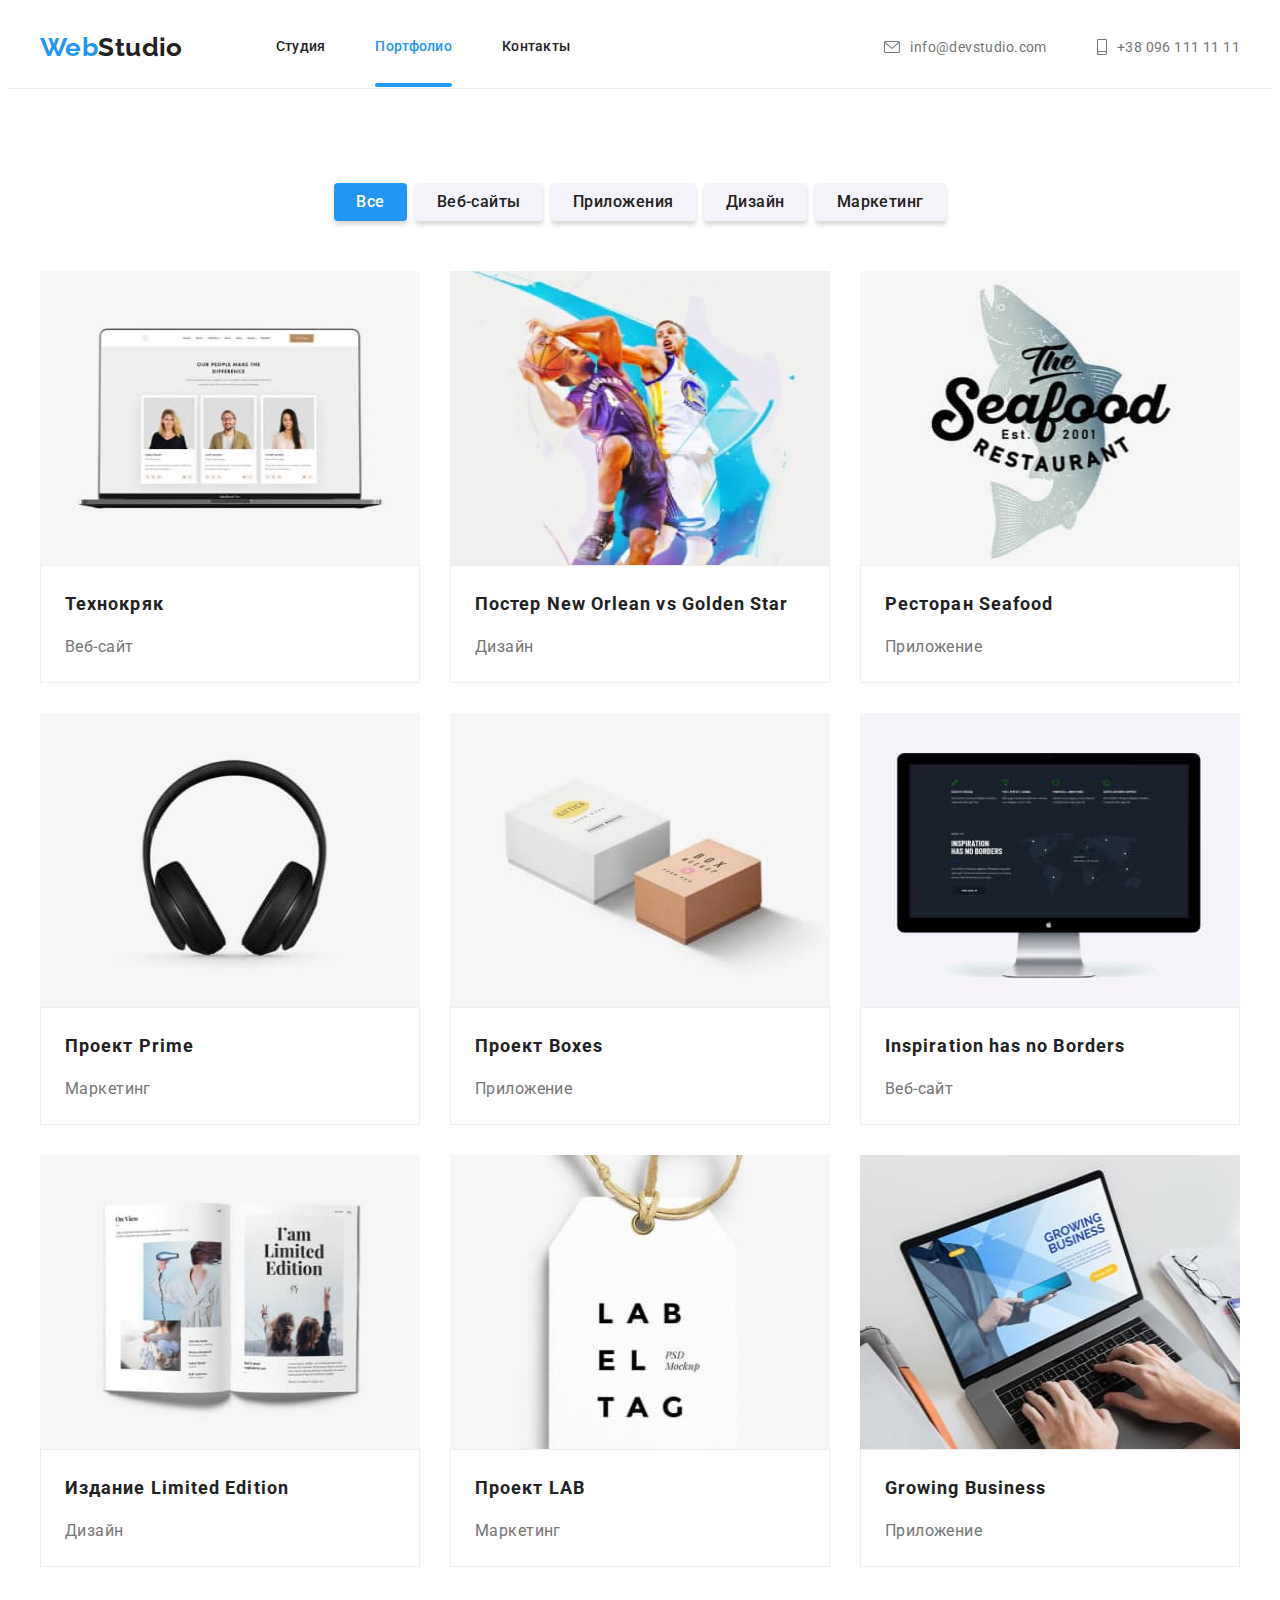
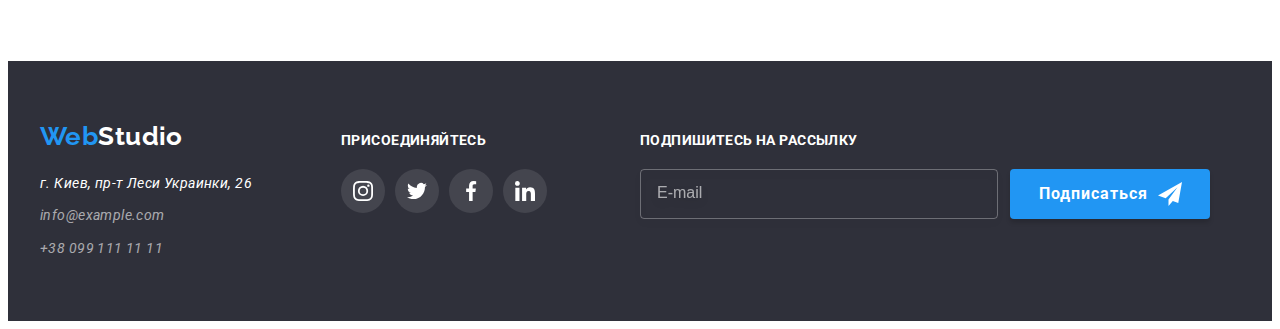
==== commit 0144120a: "Доделывает стили по БЭМ поллностью" ====
--- a/portfolio.html
+++ b/portfolio.html
@@ -68,227 +68,227 @@
       <section class="portfolio-page">
         <div class="section container">
           <div class="filter portfolio-page__filter">
-            <ul class="list">
-              <li class="list-item">
-                <button type="button" class="btn filter-btn btn-active">
+            <ul class="list filter-btn-list">
+              <li class="list-item filter-btn-list__item">
+                <button type="button" class="btn btn--filter-style btn--filter-style-active">
                   Все
                 </button>
               </li>
-              <li class="list-item">
-                <button type="button" class="btn filter-btn">Веб-сайты</button>
-              </li>
-              <li class="list-item">
-                <button type="button" class="btn filter-btn">Приложения</button>
-              </li>
-              <li class="list-item">
-                <button type="button" class="btn filter-btn">Дизайн</button>
-              </li>
-              <li class="list-item">
-                <button type="button" class="btn filter-btn">Маркетинг</button>
+              <li class="list-item filter-btn-list__item">
+                <button type="button" class="btn btn--filter-style">Веб-сайты</button>
+              </li>
+              <li class="list-item filter-btn-list__item">
+                <button type="button" class="btn btn--filter-style">Приложения</button>
+              </li>
+              <li class="list-item filter-btn-list__item">
+                <button type="button" class="btn btn--filter-style">Дизайн</button>
+              </li>
+              <li class="list-item filter-btn-list__item">
+                <button type="button" class="btn btn--filter-style">Маркетинг</button>
               </li>
             </ul>
           </div>
           <!--портфолио-->
-          <div class="portfolio-cards">
-            <ul class="list">
-              <li class="list-item portfolio-card">
-                <div class="wrapper-card">
+          <div class="portfolio">
+            <ul class="list portfolio__list">
+              <li class="list-item portfolio-card portfolio__card">
+                <div class="portfolio-card__wrapper">
                   <img
                     src="./images/portfolio/tehnokriak.jpg"
                     alt="Ноутбук"
                     width="370"
                     height="294"
                   />
-                  <div class="wrapper-description">
-                    <p class="wrapper-text">
-                      Технокряк это современная площадка распространения
-                      коронавируса. Компании используют эту платформу для
-                      цифрового шпионажа и атак на защищённые сервера
-                      конкурентов.
-                    </p>
-                  </div>
-                </div>
-                <div class="portfolio-info">
-                  <h3 class="list-item-title">Технокряк</h3>
-                  <p class="list-item-text">Веб-сайт</p>
-                </div>
-              </li>
-              <li class="list-item portfolio-card">
-                <div class="wrapper-card">
+                  <div class="portfolio-card__wrapper-description">
+                    <p class="portfolio-card__portfolio-card__portfolio-card__wrapper-text">
+                      Технокряк это современная площадка распространения
+                      коронавируса. Компании используют эту платформу для
+                      цифрового шпионажа и атак на защищённые сервера
+                      конкурентов.
+                    </p>
+                  </div>
+                </div>
+                <div class="portfolio-card__info">
+                  <h3 class="list-item-title portfolio-card__title">Технокряк</h3>
+                  <p class="list-item-text portfolio-card__text">Веб-сайт</p>
+                </div>
+              </li>
+              <li class="list-item portfolio-card portfolio__card">
+                <div class="portfolio-card__wrapper">
                   <img
                     src="./images/portfolio/poster.jpg"
                     alt="Постер с баскетболистами"
                     width="370"
                     height="294"
                   />
-                  <div class="wrapper-description">
-                    <p class="wrapper-text">
-                      Технокряк это современная площадка распространения
-                      коронавируса. Компании используют эту платформу для
-                      цифрового шпионажа и атак на защищённые сервера
-                      конкурентов.
-                    </p>
-                  </div>
-                </div>
-                <div class="portfolio-info">
-                  <h3 class="list-item-title">
+                  <div class="portfolio-card__wrapper-description">
+                    <p class="portfolio-card__wrapper-text">
+                      Технокряк это современная площадка распространения
+                      коронавируса. Компании используют эту платформу для
+                      цифрового шпионажа и атак на защищённые сервера
+                      конкурентов.
+                    </p>
+                  </div>
+                </div>
+                <div class="portfolio-card__info">
+                  <h3 class="list-item-title portfolio-card__title">
                     Постер New Orlean vs Golden Star
                   </h3>
-                  <p class="list-item-text">Дизайн</p>
-                </div>
-              </li>
-              <li class="list-item portfolio-card">
-                <div class="wrapper-card">
+                  <p class="list-item-text portfolio-card__text">Дизайн</p>
+                </div>
+              </li>
+              <li class="list-item portfolio-card portfolio__card">
+                <div class="portfolio-card__wrapper">
                   <img
                     src="./images/portfolio/restaurant.jpg"
                     alt="Логотип ресторана"
                     width="370"
                     height="294"
                   />
-                  <div class="wrapper-description">
-                    <p class="wrapper-text">
-                      Технокряк это современная площадка распространения
-                      коронавируса. Компании используют эту платформу для
-                      цифрового шпионажа и атак на защищённые сервера
-                      конкурентов.
-                    </p>
-                  </div>
-                </div>
-                <div class="portfolio-info">
-                  <h3 class="list-item-title">Ресторан Seafood</h3>
-                  <p class="list-item-text">Приложение</p>
-                </div>
-              </li>
-              <li class="list-item portfolio-card">
-                <div class="wrapper-card">
+                  <div class="portfolio-card__wrapper-description">
+                    <p class="portfolio-card__wrapper-text">
+                      Технокряк это современная площадка распространения
+                      коронавируса. Компании используют эту платформу для
+                      цифрового шпионажа и атак на защищённые сервера
+                      конкурентов.
+                    </p>
+                  </div>
+                </div>
+                <div class="portfolio-card__info">
+                  <h3 class="list-item-title portfolio-card__title ">Ресторан Seafood</h3>
+                  <p class="list-item-text portfolio-card__text">Приложение</p>
+                </div>
+              </li>
+              <li class="list-item portfolio-card portfolio__card">
+                <div class="portfolio-card__wrapper">
                   <img
                     src="./images/portfolio/pri.jpg"
                     alt="Наушники"
                     width="370"
                     height="294"
                   />
-                  <div class="wrapper-description">
-                    <p class="wrapper-text">
-                      Технокряк это современная площадка распространения
-                      коронавируса. Компании используют эту платформу для
-                      цифрового шпионажа и атак на защищённые сервера
-                      конкурентов.
-                    </p>
-                  </div>
-                </div>
-                <div class="portfolio-info">
-                  <h3 class="list-item-title">Проект Prime</h3>
-                  <p class="list-item-text">Маркетинг</p>
-                </div>
-              </li>
-              <li class="list-item portfolio-card">
-                <div class="wrapper-card">
+                  <div class="portfolio-card__wrapper-description">
+                    <p class="portfolio-card__wrapper-text">
+                      Технокряк это современная площадка распространения
+                      коронавируса. Компании используют эту платформу для
+                      цифрового шпионажа и атак на защищённые сервера
+                      конкурентов.
+                    </p>
+                  </div>
+                </div>
+                <div class="portfolio-card__info">
+                  <h3 class="list-item-title portfolio-card__title">Проект Prime</h3>
+                  <p class="list-item-text portfolio-card__text">Маркетинг</p>
+                </div>
+              </li>
+              <li class="list-item portfolio-card portfolio__card">
+                <div class="portfolio-card__wrapper">
                   <img
                     src="./images/portfolio/boxes.jpg"
                     alt="Коробки"
                     width="370"
                     height="294"
                   />
-                  <div class="wrapper-description">
-                    <p class="wrapper-text">
-                      Технокряк это современная площадка распространения
-                      коронавируса. Компании используют эту платформу для
-                      цифрового шпионажа и атак на защищённые сервера
-                      конкурентов.
-                    </p>
-                  </div>
-                </div>
-                <div class="portfolio-info">
-                  <h3 class="list-item-title">Проект Boxes</h3>
-                  <p class="list-item-text">Приложение</p>
-                </div>
-              </li>
-              <li class="list-item portfolio-card">
-                <div class="wrapper-card">
+                  <div class="portfolio-card__wrapper-description">
+                    <p class="portfolio-card__wrapper-text">
+                      Технокряк это современная площадка распространения
+                      коронавируса. Компании используют эту платформу для
+                      цифрового шпионажа и атак на защищённые сервера
+                      конкурентов.
+                    </p>
+                  </div>
+                </div>
+                <div class="portfolio-card__info">
+                  <h3 class="list-item-title portfolio-card__title">Проект Boxes</h3>
+                  <p class="list-item-text portfolio-card__text">Приложение</p>
+                </div>
+              </li>
+              <li class="list-item portfolio-card portfolio__card">
+                <div class="portfolio-card__wrapper">
                   <img
                     src="./images/portfolio/inspiration.jpg"
                     alt="Монитор"
                     width="370"
                     height="294"
                   />
-                  <div class="wrapper-description">
-                    <p class="wrapper-text">
-                      Технокряк это современная площадка распространения
-                      коронавируса. Компании используют эту платформу для
-                      цифрового шпионажа и атак на защищённые сервера
-                      конкурентов.
-                    </p>
-                  </div>
-                </div>
-                <div class="portfolio-info">
-                  <h3 class="list-item-title">Inspiration has no Borders</h3>
-                  <p class="list-item-text">Веб-сайт</p>
-                </div>
-              </li>
-              <li class="list-item portfolio-card">
-                <div class="wrapper-card">
+                  <div class="portfolio-card__wrapper-description">
+                    <p class="portfolio-card__wrapper-text">
+                      Технокряк это современная площадка распространения
+                      коронавируса. Компании используют эту платформу для
+                      цифрового шпионажа и атак на защищённые сервера
+                      конкурентов.
+                    </p>
+                  </div>
+                </div>
+                <div class="portfolio-card__info">
+                  <h3 class="list-item-title portfolio-card__title">Inspiration has no Borders</h3>
+                  <p class="list-item-text portfolio-card__text">Веб-сайт</p>
+                </div>
+              </li>
+              <li class="list-item portfolio-card portfolio__card">
+                <div class="portfolio-card__wrapper">
                   <img
                     src="./images/portfolio/limiteded.jpg"
                     alt="Журнал"
                     width="370"
                     height="294"
                   />
-                  <div class="wrapper-description">
-                    <p class="wrapper-text">
-                      Технокряк это современная площадка распространения
-                      коронавируса. Компании используют эту платформу для
-                      цифрового шпионажа и атак на защищённые сервера
-                      конкурентов.
-                    </p>
-                  </div>
-                </div>
-                <div class="portfolio-info">
-                  <h3 class="list-item-title">Издание Limited Edition</h3>
-                  <p class="list-item-text">Дизайн</p>
-                </div>
-              </li>
-              <li class="list-item portfolio-card">
-                <div class="wrapper-card">
+                  <div class="portfolio-card__wrapper-description">
+                    <p class="portfolio-card__wrapper-text">
+                      Технокряк это современная площадка распространения
+                      коронавируса. Компании используют эту платформу для
+                      цифрового шпионажа и атак на защищённые сервера
+                      конкурентов.
+                    </p>
+                  </div>
+                </div>
+                <div class="portfolio-card__info">
+                  <h3 class="list-item-title portfolio-card__title">Издание Limited Edition</h3>
+                  <p class="list-item-text portfolio-card__text">Дизайн</p>
+                </div>
+              </li>
+              <li class="list-item portfolio-card portfolio__card">
+                <div class="portfolio-card__wrapper">
                   <img
                     src="./images/portfolio/lab.jpg"
                     alt="лейба"
                     width="370"
                     height="294"
                   />
-                  <div class="wrapper-description">
-                    <p class="wrapper-text">
-                      Технокряк это современная площадка распространения
-                      коронавируса. Компании используют эту платформу для
-                      цифрового шпионажа и атак на защищённые сервера
-                      конкурентов.
-                    </p>
-                  </div>
-                </div>
-                <div class="portfolio-info">
-                  <h3 class="list-item-title">Проект LAB</h3>
-                  <p class="list-item-text">Маркетинг</p>
-                </div>
-              </li>
-              <li class="list-item portfolio-card">
-                <div class="wrapper-card">
+                  <div class="portfolio-card__wrapper-description">
+                    <p class="portfolio-card__wrapper-text">
+                      Технокряк это современная площадка распространения
+                      коронавируса. Компании используют эту платформу для
+                      цифрового шпионажа и атак на защищённые сервера
+                      конкурентов.
+                    </p>
+                  </div>
+                </div>
+                <div class="portfolio-card__info">
+                  <h3 class="list-item-title portfolio-card__title">Проект LAB</h3>
+                  <p class="list-item-text portfolio-card__text">Маркетинг</p>
+                </div>
+              </li>
+              <li class="list-item portfolio-card portfolio__card">
+                <div class="portfolio-card__wrapper">
                   <img
                     src="./images/portfolio/growing.jpg"
                     alt="Ноутбук"
                     width="370"
                     height="294"
                   />
-                  <div class="wrapper-description">
-                    <p class="wrapper-text">
-                      Технокряк это современная площадка распространения
-                      коронавируса. Компании используют эту платформу для
-                      цифрового шпионажа и атак на защищённые сервера
-                      конкурентов.
-                    </p>
-                  </div>
-                </div>
-                <div class="portfolio-info">
-                  <h3 class="list-item-title">Growing Business</h3>
-                  <p class="list-item-text">Приложение</p>
+                  <div class="portfolio-card__wrapper-description">
+                    <p class="portfolio-card__wrapper-text">
+                      Технокряк это современная площадка распространения
+                      коронавируса. Компании используют эту платформу для
+                      цифрового шпионажа и атак на защищённые сервера
+                      конкурентов.
+                    </p>
+                  </div>
+                </div>
+                <div class="portfolio-card__info">
+                  <h3 class="list-item-title portfolio-card__title">Growing Business</h3>
+                  <p class="list-item-text portfolio-card__text">Приложение</p>
                 </div>
               </li>
             </ul>
--- a/css/main.min.css
+++ b/css/main.min.css
@@ -1,2 +1,2 @@
-:root{--basis-text-color: #212121;--secondary-text-color: #757575;--background-color: #E5E5E5;--white-color: #FFFFFF;--active-color: #2196F3;--background-btn-color: #F5F4FA;--borders-color: #EEEEEE;--border-line-color: #ECECEC;--dark-background: #2F303A;--footer-contact-color: rgba(255, 255, 255, 0.6);--footer-icon-bg-color: rgba(255, 255, 255, 0.1);--input-border-color: rgba(255, 255, 255, 0.3);--hero-gradient: rgba(47, 48, 58, 0.4);--wrapper-title: rgba(47, 48, 58, 0.8);--icons-color: #AFB1B8;--wrapper-portfolio-card: rgba(33, 150, 243, 0.9);--backdrop-color: rgba(0, 0, 0, 0.2);--close-btn-color: rgba(0, 0, 0, 1);--border-modal-color: rgba(0, 0, 0, 0.1);--modal-input-border: rgba(33, 33, 33, 0.2);--text-placeholder: rgba(117, 117, 117, 0.5)}body{color:var(--secondary-text-color);font-family:Roboto, sans-serif;font-weight:400;font-style:normal;font-size:14px;line-height:1.71;letter-spacing:0.03em}.link{display:flex;text-decoration:none;color:inherit;font-style:inherit;align-items:center;transition:color 250ms cubic-bezier(0.4, 0, 0.2, 1)}.link:hover,.link:focus{color:var(--active-color)}.link--current{position:relative;color:var(--active-color)}.link--current::after{content:"";position:absolute;height:4px;width:100%;background-color:var(--active-color);border-radius:2px;top:44px}.list{list-style:none;margin:0;padding:0}.btn{display:flex;align-items:center;justify-content:center;text-align:center;margin-left:auto;margin-right:auto;width:200px;height:50px;font-family:inherit;font-weight:700;font-size:16px;line-height:1.87;letter-spacing:0.06em;background:var(--active-color);color:var(--white-color);border-radius:4px;box-shadow:0px 4px 4px rgba(0,0,0,0.15);transition:box-shadow 250ms cubic-bezier(0.4, 0, 0.2, 1);border:none;cursor:pointer}.btn:hover,.btn:focus{box-shadow:0px 3px 1px rgba(0,0,0,0.1),0px 1px 2px rgba(0,0,0,0.08),0px 2px 2px rgba(0,0,0,0.12)}.btn--padding-10-29{padding-top:10px;padding-bottom:10px;padding-left:29px;padding-right:28px;text-align:start}.container{width:1200px;margin:0 auto}.section{padding:94px 15px}.logo{font-family:Raleway, sans-serif;font-weight:700;font-size:26px;line-height:1.19;color:var(--active-color)}.logo-part--color-black{color:var(--basis-text-color)}.logo-part--color-white{color:var(--white-color)}.list-item img{display:block;width:100%}.list-item-title{color:var(--basis-text-color);font-weight:700;font-size:14px;line-height:1.14;margin-top:0;margin-bottom:10px}.list-item-text{margin:0}.title{color:var(--basis-text-color);font-size:36px;line-height:1.16;text-align:center;margin-top:0;margin-bottom:50px}.social-networks{display:flex;justify-content:center}.social-networks__item{border-radius:50%}.network__link{display:flex;height:44px;width:44px;color:var(--icons-color);background-color:var(--white-color);border-radius:50%;align-items:center;justify-content:center;transition:color 250ms cubic-bezier(0.4, 0, 0.2, 1),background-color 250ms cubic-bezier(0.4, 0, 0.2, 1)}.network__icon{width:20px;height:20px;fill:currentColor}.network__link:hover{color:var(--white-color);background-color:var(--active-color)}.page-header{border-bottom:1px solid var(--border-line-color)}.page-header__container{display:flex;padding-top:24px;padding-bottom:25px}.page-header__menu{display:flex;align-items:center}.page-header__logo{margin-right:93px}.nav-menu{display:flex;color:var(--basis-text-color);font-weight:500;line-height:1.14;letter-spacing:0.02em}.nav-menu__item:not(:last-child),.header-contact__item:not(:last-child){margin-right:50px}.page-header__contact{margin-left:auto}.header-contact{display:flex;color:var(--secondary-text-color);align-items:center}.header-contact__icon{margin-right:10px;fill:currentColor}.hero{text-align:center;letter-spacing:0.06em}.hero__container{padding-top:200px;padding-bottom:200px}.layers{max-width:1600px;height:600px;margin-left:auto;margin-right:auto;background-color:var(--dark-background);background-image:linear-gradient(rgba(47,48,58,0.4), rgba(47,48,58,0.4)),url("../images/hero/hero-background.jpg");background-repeat:no-repeat;background-size:cover;background-position:center}.hero__title{text-transform:uppercase;color:var(--white-color);font-weight:900;font-size:44px;line-height:1.36;margin-top:0;margin-bottom:30px}.advantages__list{display:flex}.advantages__list-item{width:calc((100% - 90px) / 4)}.advantages__list-item:not(:last-child){margin-right:30px}.advantages__list-item-title{text-transform:uppercase}.advantages__wrapper{display:flex;width:270px;height:120px;background-color:var(--background-btn-color);padding-top:25px;padding-bottom:25px;margin-bottom:30px}.advantages__icon{width:70px;height:70px;margin-left:auto;margin-right:auto}.work__container{padding-top:0}.work__list{display:flex}.work__list-item:not(:last-child){margin-right:30px}.work__list-item{width:370px;position:relative}.work__wrapper-title{background-color:var(--wrapper-title);position:absolute;width:100%;height:70px;bottom:0px}.work__list-item-title{color:var(--white-color);text-transform:uppercase;margin-bottom:0;text-align:center;padding-top:27px;padding-bottom:27px}.team{background-color:var(--background-btn-color)}.team__list{display:flex}.team-card{width:calc((100% - 90px) / 4);background-color:var(--white-color);box-shadow:0px 1px 3px rgba(0,0,0,0.12),0px 1px 1px rgba(0,0,0,0.14),0px 2px 1px rgba(0,0,0,0.2);border-radius:0px 0px 4px 4px;border-bottom:1px solid var(--borders-color);text-align:center}.team__team-card:not(:last-child){margin-right:30px}.team-card__title{font-weight:500;font-size:16px;line-height:1.19}.team-card__photo{margin-top:0;margin-bottom:30px}.team-card__text{margin-bottom:16px}.team-card__social-networks{margin-bottom:30px}.social-networks__item:not(:last-child){margin-right:10px}.clients__list{display:flex;color:var(--icons-color)}.clients__client{display:flex;width:170px;height:92px;border:1px solid #AFB1B8;box-sizing:border-box;border-radius:4px;align-items:center;justify-content:center;transition:border 250ms cubic-bezier(0.4, 0, 0.2, 1)}.clients__client:not(:last-child){margin-right:30px}.clients__client:hover{border:1px solid var(--active-color)}.clients__logo{display:flex;width:106px;height:60px;align-content:center;fill:currentColor}.clients__link{width:100%;height:100%;justify-content:center}.footer-page{background-color:var(--dark-background);color:var(--white-color)}.footer-page__container{display:flex;padding-top:60px;padding-bottom:60px;align-items:baseline}.footer-page__logo{margin-bottom:20px}.footer-page__logo-contact{margin-right:70px;width:231px}.contact-block__item:not(:last-child){margin-bottom:9px}.contact-block__item:not(:first-child){color:var(--footer-contact-color)}.footer-page__title,.subscription .list-item-title{text-transform:uppercase;color:var(--white-color);margin-bottom:20px}.footer-page__social-networks{display:flex;flex-direction:column;justify-content:center;margin-right:93px}.network__link--dark-bg{color:var(--white-color);background-color:var(--footer-icon-bg-color);transition-property:background-color;transition-duration:250ms;transition-timing-function:cubic-bezier(0.4, 0, 0.2, 1)}.subscription-form{display:flex;flex-direction:row}.subscription-form__input{box-sizing:border-box;width:358px;padding-top:15px;padding-bottom:15px;padding-left:16px;padding-right:0;margin-right:12px;background-color:transparent;border:1px solid var(--input-border-color);filter:drop-shadow(0px 4px 4px rgba(0,0,0,0.15));border-radius:4px;color:var(--white-color)}.subscription-form__input::placeholder{color:var(--footer-contact-color);font-size:16px;line-height:1.25}.subscription-form__text-btn{margin-right:10px;letter-spacing:0.06em;font-weight:700;font-size:16px;line-height:1.87;color:var(--white-color)}.subscription-form__icon{width:24px;height:24px;fill:var(--white-color);vertical-align:middle}.filter-btn{background-color:var(--background-btn-color);color:var(--basis-text-color);box-sizing:content-box;line-height:1.62;font-weight:500;padding:6px 22px;letter-spacing:0.03em}.btn-active{box-sizing:content-box;font-weight:500;line-height:1.62;padding:6px 22px;letter-spacing:0.03em}.filter-btn:hover,.filter-btn:focus,.filter-btn:active{background-color:var(--active-color);color:var(--white-color);box-shadow:0px 3px 1px rgba(0,0,0,0.1),0px 1px 2px rgba(0,0,0,0.08),0px 2px 2px rgba(0,0,0,0.12)}.filter .list-item:not(:last-child){margin-right:8px}.filter{margin-bottom:50px}.filter .list{display:flex;justify-content:center}.portfolio-cards .list{display:flex;flex-wrap:wrap}.portfolio-card{width:calc((100% - 60px) / 3);background-color:var(--white-color);box-sizing:content-box;margin-bottom:30px;margin-right:30px;position:relative;transition:box-shadow 250ms cubic-bezier(0.4, 0, 0.2, 1)}.portfolio-card:hover{box-shadow:0px 1px 1px rgba(0,0,0,0.12),0px 4px 4px rgba(0,0,0,0.06),1px 4px 6px rgba(0,0,0,0.16)}.portfolio-card .list-item-title{font-size:18px;line-height:2;letter-spacing:0.06em}.portfolio-card .list-item-text{font-size:16px;line-height:1.87}.portfolio-card:nth-child(3n){margin-right:0}.portfolio-card:nth-last-child(-n+3){margin-bottom:0}.portfolio-info{border:1px solid var(--borders-color);padding:20px 24px}.wrapper-card{position:relative;overflow:hidden}.portfolio-card:hover .wrapper-description,.portfolio-card:hover .wrapper-card::before{transform:translateY(0)}.wrapper-card::before{content:"";position:absolute;top:0;left:0;width:100%;height:100%;background-color:var(--wrapper-portfolio-card);transform:translateY(100%);transition:transform 250ms cubic-bezier(0.4, 0, 0.2, 1)}.wrapper-description{height:294px;position:absolute;top:0;left:0;padding:63px 24px;transform:translateY(100%);transition:transform 250ms cubic-bezier(0.4, 0, 0.2, 1);overflow-y:auto}.wrapper-text{color:var(--white-color);margin:0;font-size:18px;line-height:1.56}.backdrop{position:fixed;left:0;top:0;width:100%;height:100%;background-color:var(--backdrop-color);opacity:1;transition:opacity 250ms cubic-bezier(0.4, 0, 0.2, 1)}.is-hidden{visibility:hidden;opacity:0;pointer-events:none;transition:opacity 250ms cubic-bezier(0.4, 0, 0.2, 1)}.backdrop.is-hidden .modal{transform:translate(-50%, -50%) scale(0)}.modal{position:absolute;top:50%;left:50%;transform:translate(-50%, -50%) scale(1);width:528px;background-color:var(--white-color);border:1px solid var(--border-modal-color);transition:transform 250ms cubic-bezier(0.4, 0, 0.2, 1);padding:40px}.modal__close-btn{position:absolute;top:8px;right:8px;display:flex;width:30px;height:30px;background-color:var(--white-color);padding:0;border-radius:50%;border:1px solid var(--border-modal-color);align-items:center;justify-content:center}.modal__close-btn:hover .modal__close-icon,.modal__close-btn:focus .modal__close-icon{fill:var(--active-color)}.modal__close-icon{width:18px;height:18px;fill:var(--close-btn-color);transition:fill 250ms cubic-bezier(0.4, 0, 0.2, 1)}.modal-form__title{text-align:center;font-weight:700;font-size:20px;line-height:1.15;color:var(--basis-text-color);margin-bottom:12px;margin-top:0}.modal-form{display:flex;flex-direction:column}.modal-form__field{position:relative;display:flex;flex-direction:column;margin-bottom:10px}.modal-form__label{font-size:12px;line-height:1.17;letter-spacing:0.01em}.modal-form__input{width:100%;height:40px;margin-top:4px;border:1px solid var(--modal-input-border);box-sizing:border-box;border-radius:4px;padding-left:42px;cursor:pointer;transition:outline 250ms cubic-bezier(0.4, 0, 0.2, 1),border-color 250ms cubic-bezier(0.4, 0, 0.2, 1)}.modal-form__icon-input{display:inline-block;position:absolute;top:0;left:12px;width:18px;height:18px;transform:translateY(150%);transition:fill 250ms cubic-bezier(0.4, 0, 0.2, 1)}.modal-form__textarea{height:120px;resize:none;padding:12px 16px;margin-bottom:10px;margin-top:4px}.modal-form__textarea::placeholder{font-size:12px;line-height:1.67;letter-spacing:0.01em;color:var(--text-placeholder)}.modal-form__polisy{position:relative;display:block;margin-bottom:30px;margin-left:7px;padding-left:25px}.modal-form__checkbox-icon{position:absolute;bottom:50%;left:0;transform:translateY(50%);display:inline-block;width:16px;height:15px;fill:var(--basis-text-color)}.modal-form__checkbox{position:absolute;width:1px;height:1px;margin:-1px;border:0;padding:0;clip:rect(0 0 0 0);overflow:hidden}.modal-form__checkbox:checked+.modal-form__checkbox-icon{fill:transparent;background-image:url(../images/icon-check.svg);background-size:contain;background-origin:content-box}.modal-form__input:hover{border-color:var(--active-color)}.modal-form__input:focus{outline:1px solid var(--active-color)}.modal-form__input:hover+.modal-form__icon-input,.modal-form__input:focus+.modal-form__icon-input{fill:var(--active-color)}.modal-form__checkbox-link{text-decoration:underline;color:var(--active-color)}.submit-btn{padding-top:10px;padding-bottom:10px}
+:root{--basis-text-color: #212121;--secondary-text-color: #757575;--background-color: #E5E5E5;--white-color: #FFFFFF;--active-color: #2196F3;--background-btn-color: #F5F4FA;--borders-color: #EEEEEE;--border-line-color: #ECECEC;--dark-background: #2F303A;--footer-contact-color: rgba(255, 255, 255, 0.6);--footer-icon-bg-color: rgba(255, 255, 255, 0.1);--input-border-color: rgba(255, 255, 255, 0.3);--hero-gradient: rgba(47, 48, 58, 0.4);--wrapper-title: rgba(47, 48, 58, 0.8);--icons-color: #AFB1B8;--wrapper-portfolio-card: rgba(33, 150, 243, 0.9);--backdrop-color: rgba(0, 0, 0, 0.2);--close-btn-color: rgba(0, 0, 0, 1);--border-modal-color: rgba(0, 0, 0, 0.1);--modal-input-border: rgba(33, 33, 33, 0.2);--text-placeholder: rgba(117, 117, 117, 0.5)}body{color:var(--secondary-text-color);font-family:Roboto, sans-serif;font-weight:400;font-style:normal;font-size:14px;line-height:1.71;letter-spacing:0.03em}.link{display:flex;text-decoration:none;color:inherit;font-style:inherit;align-items:center;transition:color 250ms cubic-bezier(0.4, 0, 0.2, 1)}.link:hover,.link:focus{color:var(--active-color)}.link--current{position:relative;color:var(--active-color)}.link--current::after{content:"";position:absolute;height:4px;width:100%;background-color:var(--active-color);border-radius:2px;top:44px}.list{list-style:none;margin:0;padding:0}.btn{display:flex;align-items:center;justify-content:center;text-align:center;margin-left:auto;margin-right:auto;width:200px;height:50px;font-family:inherit;font-weight:700;font-size:16px;line-height:1.87;letter-spacing:0.06em;background:var(--active-color);color:var(--white-color);border-radius:4px;box-shadow:0px 4px 4px rgba(0,0,0,0.15);transition:box-shadow 250ms cubic-bezier(0.4, 0, 0.2, 1);border:none;cursor:pointer}.btn:hover,.btn:focus{box-shadow:0px 3px 1px rgba(0,0,0,0.1),0px 1px 2px rgba(0,0,0,0.08),0px 2px 2px rgba(0,0,0,0.12)}.btn--padding-0{padding:0}.btn--padding-tb-10{padding-top:10px;padding-bottom:10px}.btn--padding-10-29{padding-top:10px;padding-bottom:10px;padding-left:29px;padding-right:28px;text-align:start}.btn--filter-style{height:auto;width:auto;background-color:var(--background-btn-color);color:var(--basis-text-color);box-sizing:content-box;line-height:1.62;font-weight:500;letter-spacing:0.03em;padding:6px 22px}.btn--filter-style-active{box-sizing:content-box;font-weight:500;line-height:1.62;padding:6px 22px;letter-spacing:0.03em;background-color:var(--active-color);color:var(--white-color)}.btn--filter-style:hover,.btn--filter-style:focus,.btn--filter-style:active{background-color:var(--active-color);color:var(--white-color);box-shadow:0px 3px 1px rgba(0,0,0,0.1),0px 1px 2px rgba(0,0,0,0.08),0px 2px 2px rgba(0,0,0,0.12)}.container{width:1200px;margin:0 auto}.section{padding:94px 15px}.logo{font-family:Raleway, sans-serif;font-weight:700;font-size:26px;line-height:1.19;color:var(--active-color)}.logo-part--color-black{color:var(--basis-text-color)}.logo-part--color-white{color:var(--white-color)}.list-item img{display:block;width:100%}.list-item-title{color:var(--basis-text-color);font-weight:700;font-size:14px;line-height:1.14;margin-top:0;margin-bottom:10px}.list-item-text{margin:0}.title{color:var(--basis-text-color);font-size:36px;line-height:1.16;text-align:center;margin-top:0;margin-bottom:50px}.social-networks{display:flex;justify-content:center}.social-networks__item{border-radius:50%}.network__link{display:flex;height:44px;width:44px;color:var(--icons-color);background-color:var(--white-color);border-radius:50%;align-items:center;justify-content:center;transition:color 250ms cubic-bezier(0.4, 0, 0.2, 1),background-color 250ms cubic-bezier(0.4, 0, 0.2, 1)}.network__icon{width:20px;height:20px;fill:currentColor}.network__link:hover{color:var(--white-color);background-color:var(--active-color)}.page-header{border-bottom:1px solid var(--border-line-color)}.page-header__container{display:flex;padding-top:24px;padding-bottom:25px}.page-header__menu{display:flex;align-items:center}.page-header__logo{margin-right:93px}.nav-menu{display:flex;color:var(--basis-text-color);font-weight:500;line-height:1.14;letter-spacing:0.02em}.nav-menu__item:not(:last-child),.header-contact__item:not(:last-child){margin-right:50px}.page-header__contact{margin-left:auto}.header-contact{display:flex;color:var(--secondary-text-color);align-items:center}.header-contact__icon{margin-right:10px;fill:currentColor}.hero{text-align:center;letter-spacing:0.06em}.hero__container{padding-top:200px;padding-bottom:200px}.layers{max-width:1600px;height:600px;margin-left:auto;margin-right:auto;background-color:var(--dark-background);background-image:linear-gradient(rgba(47,48,58,0.4), rgba(47,48,58,0.4)),url("../images/hero/hero-background.jpg");background-repeat:no-repeat;background-size:cover;background-position:center}.hero__title{text-transform:uppercase;color:var(--white-color);font-weight:900;font-size:44px;line-height:1.36;margin-top:0;margin-bottom:30px}.advantages__list{display:flex}.advantages__list-item{width:calc((100% - 90px) / 4)}.advantages__list-item:not(:last-child){margin-right:30px}.advantages__list-item-title{text-transform:uppercase}.advantages__wrapper{display:flex;width:270px;height:120px;background-color:var(--background-btn-color);padding-top:25px;padding-bottom:25px;margin-bottom:30px}.advantages__icon{width:70px;height:70px;margin-left:auto;margin-right:auto}.work__container{padding-top:0}.work__list{display:flex}.work__list-item:not(:last-child){margin-right:30px}.work__list-item{width:370px;position:relative}.work__wrapper-title{background-color:var(--wrapper-title);position:absolute;width:100%;height:70px;bottom:0px}.work__list-item-title{color:var(--white-color);text-transform:uppercase;margin-bottom:0;text-align:center;padding-top:27px;padding-bottom:27px}.team{background-color:var(--background-btn-color)}.team__list{display:flex}.team-card{width:calc((100% - 90px) / 4);background-color:var(--white-color);box-shadow:0px 1px 3px rgba(0,0,0,0.12),0px 1px 1px rgba(0,0,0,0.14),0px 2px 1px rgba(0,0,0,0.2);border-radius:0px 0px 4px 4px;border-bottom:1px solid var(--borders-color);text-align:center}.team__team-card:not(:last-child){margin-right:30px}.team-card__title{font-weight:500;font-size:16px;line-height:1.19}.team-card__photo{margin-top:0;margin-bottom:30px}.team-card__text{margin-bottom:16px}.team-card__social-networks{margin-bottom:30px}.social-networks__item:not(:last-child){margin-right:10px}.clients__list{display:flex;color:var(--icons-color)}.clients__client{display:flex;width:170px;height:92px;border:1px solid #AFB1B8;box-sizing:border-box;border-radius:4px;align-items:center;justify-content:center;transition:border 250ms cubic-bezier(0.4, 0, 0.2, 1)}.clients__client:not(:last-child){margin-right:30px}.clients__client:hover{border:1px solid var(--active-color)}.clients__logo{display:flex;width:106px;height:60px;align-content:center;fill:currentColor}.clients__link{width:100%;height:100%;justify-content:center}.footer-page{background-color:var(--dark-background);color:var(--white-color)}.footer-page__container{display:flex;padding-top:60px;padding-bottom:60px;align-items:baseline}.footer-page__logo{margin-bottom:20px}.footer-page__logo-contact{margin-right:70px;width:231px}.contact-block__item:not(:last-child){margin-bottom:9px}.contact-block__item:not(:first-child){color:var(--footer-contact-color)}.footer-page__title,.subscription .list-item-title{text-transform:uppercase;color:var(--white-color);margin-bottom:20px}.footer-page__social-networks{display:flex;flex-direction:column;justify-content:center;margin-right:93px}.network__link--dark-bg{color:var(--white-color);background-color:var(--footer-icon-bg-color);transition-property:background-color;transition-duration:250ms;transition-timing-function:cubic-bezier(0.4, 0, 0.2, 1)}.subscription-form{display:flex;flex-direction:row}.subscription-form__input{box-sizing:border-box;width:358px;padding-top:15px;padding-bottom:15px;padding-left:16px;padding-right:0;margin-right:12px;background-color:transparent;border:1px solid var(--input-border-color);filter:drop-shadow(0px 4px 4px rgba(0,0,0,0.15));border-radius:4px;color:var(--white-color)}.subscription-form__input::placeholder{color:var(--footer-contact-color);font-size:16px;line-height:1.25}.subscription-form__text-btn{margin-right:10px;letter-spacing:0.06em;font-weight:700;font-size:16px;line-height:1.87;color:var(--white-color)}.subscription-form__icon{width:24px;height:24px;fill:var(--white-color);vertical-align:middle}.filter-btn-list__item:not(:last-child){margin-right:8px}.portfolio-page__filter{margin-bottom:50px}.filter-btn-list{display:flex;justify-content:center}.portfolio__list{display:flex;flex-wrap:wrap}.portfolio-card{width:calc((100% - 60px) / 3);background-color:var(--white-color);box-sizing:content-box;position:relative;transition:box-shadow 250ms cubic-bezier(0.4, 0, 0.2, 1)}.portfolio__card{margin-bottom:30px;margin-right:30px}.portfolio-card:hover{box-shadow:0px 1px 1px rgba(0,0,0,0.12),0px 4px 4px rgba(0,0,0,0.06),1px 4px 6px rgba(0,0,0,0.16)}.portfolio-card__info{border:1px solid var(--borders-color);padding:20px 24px}.portfolio-card__title{font-size:18px;line-height:2;letter-spacing:0.06em}.portfolio-card__text{font-size:16px;line-height:1.87}.portfolio-card:nth-child(3n){margin-right:0}.portfolio-card:nth-last-child(-n+3){margin-bottom:0}.portfolio-card__wrapper{position:relative;overflow:hidden}.portfolio-card:hover .portfolio-card__wrapper-description,.portfolio-card:hover .portfolio-card__wrapper::before{transform:translateY(0)}.portfolio-card__wrapper::before{content:"";position:absolute;top:0;left:0;width:100%;height:100%;background-color:var(--wrapper-portfolio-card);transform:translateY(100%);transition:transform 250ms cubic-bezier(0.4, 0, 0.2, 1)}.portfolio-card__wrapper-description{height:294px;position:absolute;top:0;left:0;padding:63px 24px;transform:translateY(100%);transition:transform 250ms cubic-bezier(0.4, 0, 0.2, 1);overflow-y:auto}.portfolio-card__wrapper-text{color:var(--white-color);margin:0;font-size:18px;line-height:1.56}.backdrop{position:fixed;left:0;top:0;width:100%;height:100%;background-color:var(--backdrop-color);opacity:1;transition:opacity 250ms cubic-bezier(0.4, 0, 0.2, 1)}.is-hidden{visibility:hidden;opacity:0;pointer-events:none;transition:opacity 250ms cubic-bezier(0.4, 0, 0.2, 1)}.backdrop.is-hidden .modal{transform:translate(-50%, -50%) scale(0)}.modal{position:absolute;top:50%;left:50%;transform:translate(-50%, -50%) scale(1);width:528px;background-color:var(--white-color);border:1px solid var(--border-modal-color);transition:transform 250ms cubic-bezier(0.4, 0, 0.2, 1);padding:40px}.modal__close-btn{position:absolute;top:8px;right:8px;display:flex;width:30px;height:30px;background-color:var(--white-color);padding:0;border-radius:50%;border:1px solid var(--border-modal-color);align-items:center;justify-content:center}.modal__close-btn:hover .modal__close-icon,.modal__close-btn:focus .modal__close-icon{fill:var(--active-color)}.modal__close-icon{width:18px;height:18px;fill:var(--close-btn-color);transition:fill 250ms cubic-bezier(0.4, 0, 0.2, 1)}.modal-form__title{text-align:center;font-weight:700;font-size:20px;line-height:1.15;color:var(--basis-text-color);margin-bottom:12px;margin-top:0}.modal-form{display:flex;flex-direction:column}.modal-form__field{position:relative;display:flex;flex-direction:column;margin-bottom:10px}.modal-form__label{font-size:12px;line-height:1.17;letter-spacing:0.01em}.modal-form__input{width:100%;height:40px;margin-top:4px;border:1px solid var(--modal-input-border);box-sizing:border-box;border-radius:4px;padding-left:42px;cursor:pointer;transition:outline 250ms cubic-bezier(0.4, 0, 0.2, 1),border-color 250ms cubic-bezier(0.4, 0, 0.2, 1)}.modal-form__icon-input{display:inline-block;position:absolute;top:0;left:12px;width:18px;height:18px;transform:translateY(150%);transition:fill 250ms cubic-bezier(0.4, 0, 0.2, 1)}.modal-form__textarea{height:120px;resize:none;padding:12px 16px;margin-bottom:10px;margin-top:4px}.modal-form__textarea::placeholder{font-size:12px;line-height:1.67;letter-spacing:0.01em;color:var(--text-placeholder)}.modal-form__polisy{position:relative;display:block;margin-bottom:30px;margin-left:7px;padding-left:25px}.modal-form__checkbox-icon{position:absolute;bottom:50%;left:0;transform:translateY(50%);display:inline-block;width:16px;height:15px;fill:var(--basis-text-color)}.modal-form__checkbox{position:absolute;width:1px;height:1px;margin:-1px;border:0;padding:0;clip:rect(0 0 0 0);overflow:hidden}.modal-form__checkbox:checked+.modal-form__checkbox-icon{fill:transparent;background-image:url(../images/icon-check.svg);background-size:contain;background-origin:content-box}.modal-form__input:hover{border-color:var(--active-color)}.modal-form__input:focus{outline:1px solid var(--active-color)}.modal-form__input:hover+.modal-form__icon-input,.modal-form__input:focus+.modal-form__icon-input{fill:var(--active-color)}.modal-form__checkbox-link{text-decoration:underline;color:var(--active-color)}
 /*# sourceMappingURL=main.min.css.map */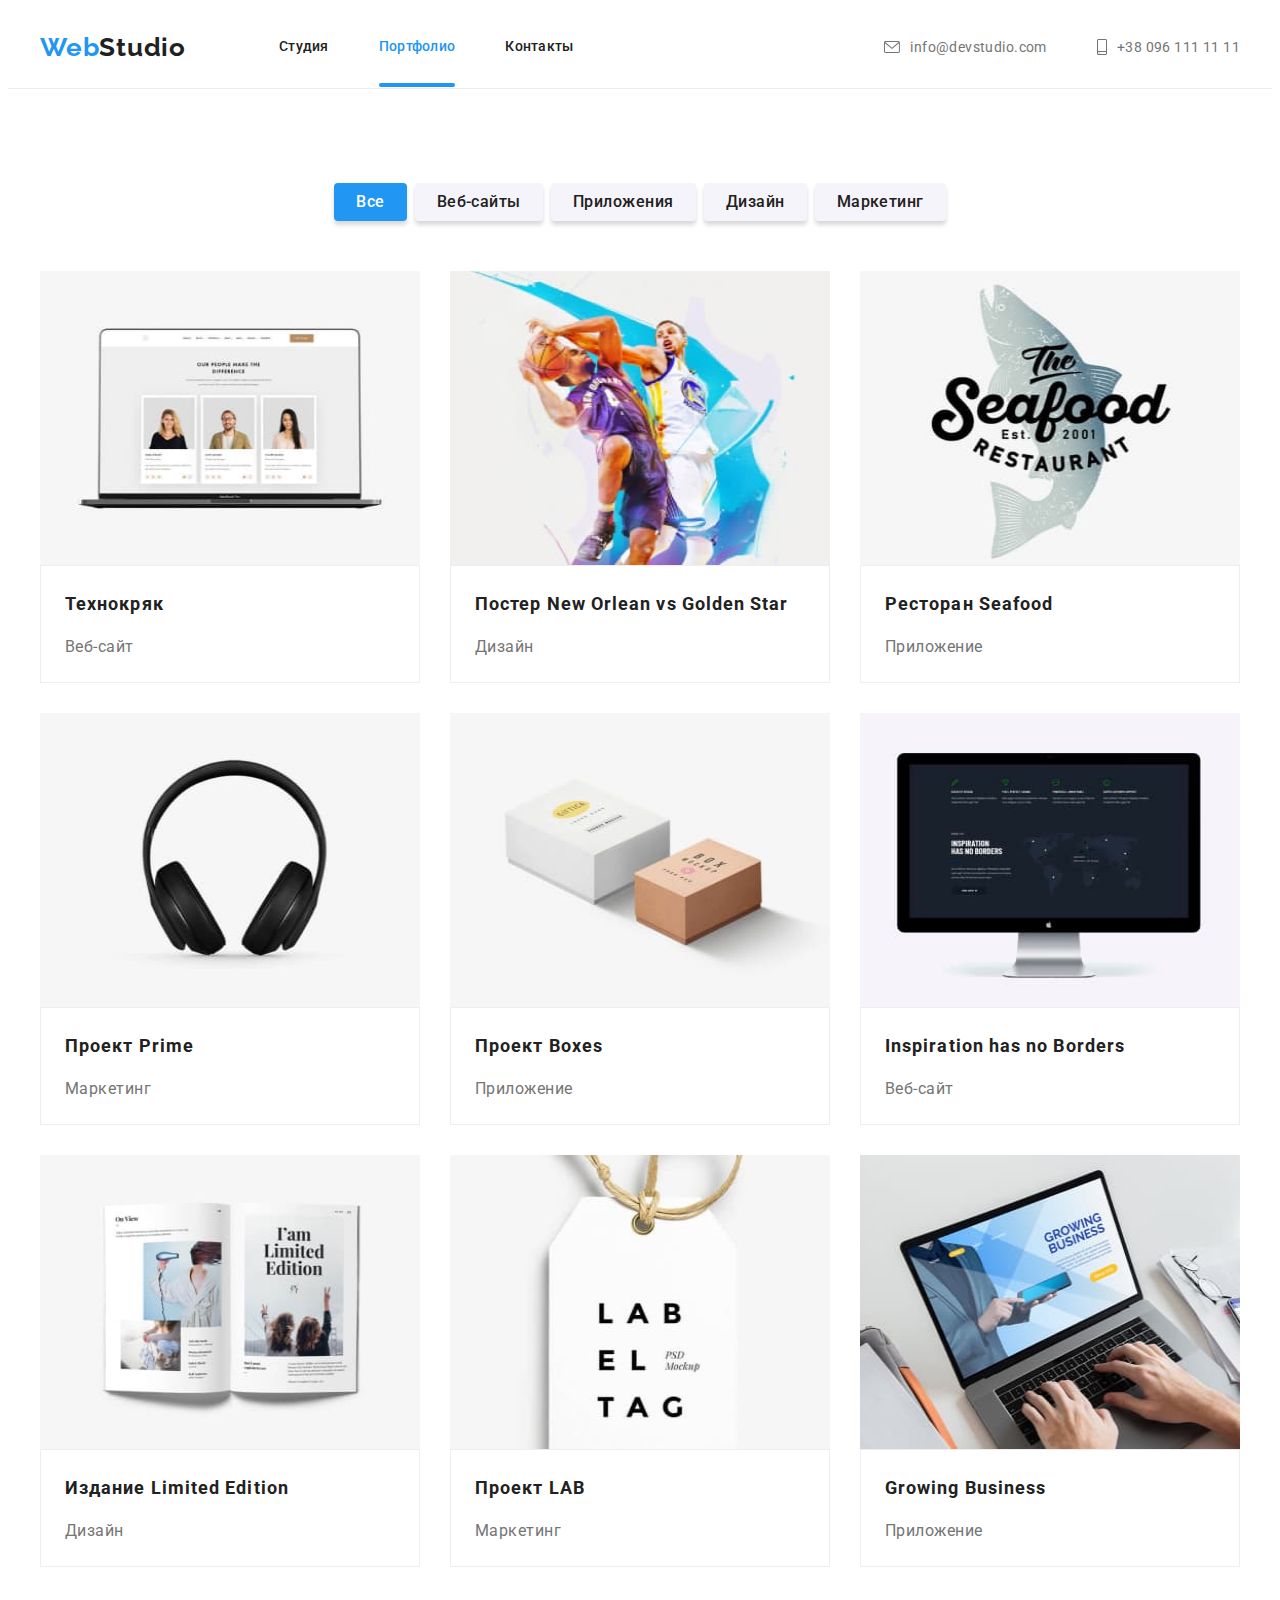
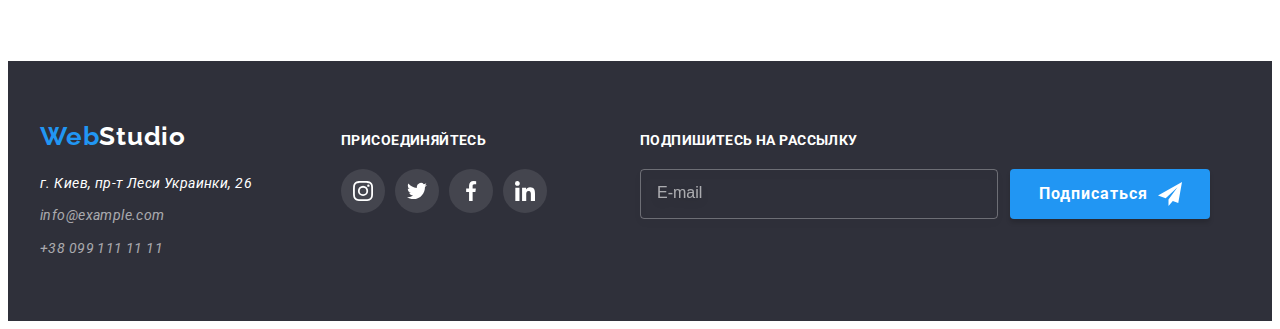
==== commit 4bdf2da8: "Выполнен рефакторинг CSS-кода проекта используя препроцессор SASS." ====
--- a/portfolio.html
+++ b/portfolio.html
@@ -100,7 +100,7 @@
                     height="294"
                   />
                   <div class="portfolio-card__wrapper-description">
-                    <p class="portfolio-card__portfolio-card__portfolio-card__wrapper-text">
+                    <p class="portfolio-card__wrapper-text">
                       Технокряк это современная площадка распространения
                       коронавируса. Компании используют эту платформу для
                       цифрового шпионажа и атак на защищённые сервера
--- a/css/main.min.css
+++ b/css/main.min.css
@@ -1,2 +1,2 @@
-:root{--basis-text-color: #212121;--secondary-text-color: #757575;--background-color: #E5E5E5;--white-color: #FFFFFF;--active-color: #2196F3;--background-btn-color: #F5F4FA;--borders-color: #EEEEEE;--border-line-color: #ECECEC;--dark-background: #2F303A;--footer-contact-color: rgba(255, 255, 255, 0.6);--footer-icon-bg-color: rgba(255, 255, 255, 0.1);--input-border-color: rgba(255, 255, 255, 0.3);--hero-gradient: rgba(47, 48, 58, 0.4);--wrapper-title: rgba(47, 48, 58, 0.8);--icons-color: #AFB1B8;--wrapper-portfolio-card: rgba(33, 150, 243, 0.9);--backdrop-color: rgba(0, 0, 0, 0.2);--close-btn-color: rgba(0, 0, 0, 1);--border-modal-color: rgba(0, 0, 0, 0.1);--modal-input-border: rgba(33, 33, 33, 0.2);--text-placeholder: rgba(117, 117, 117, 0.5)}body{color:var(--secondary-text-color);font-family:Roboto, sans-serif;font-weight:400;font-style:normal;font-size:14px;line-height:1.71;letter-spacing:0.03em}.link{display:flex;text-decoration:none;color:inherit;font-style:inherit;align-items:center;transition:color 250ms cubic-bezier(0.4, 0, 0.2, 1)}.link:hover,.link:focus{color:var(--active-color)}.link--current{position:relative;color:var(--active-color)}.link--current::after{content:"";position:absolute;height:4px;width:100%;background-color:var(--active-color);border-radius:2px;top:44px}.list{list-style:none;margin:0;padding:0}.btn{display:flex;align-items:center;justify-content:center;text-align:center;margin-left:auto;margin-right:auto;width:200px;height:50px;font-family:inherit;font-weight:700;font-size:16px;line-height:1.87;letter-spacing:0.06em;background:var(--active-color);color:var(--white-color);border-radius:4px;box-shadow:0px 4px 4px rgba(0,0,0,0.15);transition:box-shadow 250ms cubic-bezier(0.4, 0, 0.2, 1);border:none;cursor:pointer}.btn:hover,.btn:focus{box-shadow:0px 3px 1px rgba(0,0,0,0.1),0px 1px 2px rgba(0,0,0,0.08),0px 2px 2px rgba(0,0,0,0.12)}.btn--padding-0{padding:0}.btn--padding-tb-10{padding-top:10px;padding-bottom:10px}.btn--padding-10-29{padding-top:10px;padding-bottom:10px;padding-left:29px;padding-right:28px;text-align:start}.btn--filter-style{height:auto;width:auto;background-color:var(--background-btn-color);color:var(--basis-text-color);box-sizing:content-box;line-height:1.62;font-weight:500;letter-spacing:0.03em;padding:6px 22px}.btn--filter-style-active{box-sizing:content-box;font-weight:500;line-height:1.62;padding:6px 22px;letter-spacing:0.03em;background-color:var(--active-color);color:var(--white-color)}.btn--filter-style:hover,.btn--filter-style:focus,.btn--filter-style:active{background-color:var(--active-color);color:var(--white-color);box-shadow:0px 3px 1px rgba(0,0,0,0.1),0px 1px 2px rgba(0,0,0,0.08),0px 2px 2px rgba(0,0,0,0.12)}.container{width:1200px;margin:0 auto}.section{padding:94px 15px}.logo{font-family:Raleway, sans-serif;font-weight:700;font-size:26px;line-height:1.19;color:var(--active-color)}.logo-part--color-black{color:var(--basis-text-color)}.logo-part--color-white{color:var(--white-color)}.list-item img{display:block;width:100%}.list-item-title{color:var(--basis-text-color);font-weight:700;font-size:14px;line-height:1.14;margin-top:0;margin-bottom:10px}.list-item-text{margin:0}.title{color:var(--basis-text-color);font-size:36px;line-height:1.16;text-align:center;margin-top:0;margin-bottom:50px}.social-networks{display:flex;justify-content:center}.social-networks__item{border-radius:50%}.network__link{display:flex;height:44px;width:44px;color:var(--icons-color);background-color:var(--white-color);border-radius:50%;align-items:center;justify-content:center;transition:color 250ms cubic-bezier(0.4, 0, 0.2, 1),background-color 250ms cubic-bezier(0.4, 0, 0.2, 1)}.network__icon{width:20px;height:20px;fill:currentColor}.network__link:hover{color:var(--white-color);background-color:var(--active-color)}.page-header{border-bottom:1px solid var(--border-line-color)}.page-header__container{display:flex;padding-top:24px;padding-bottom:25px}.page-header__menu{display:flex;align-items:center}.page-header__logo{margin-right:93px}.nav-menu{display:flex;color:var(--basis-text-color);font-weight:500;line-height:1.14;letter-spacing:0.02em}.nav-menu__item:not(:last-child),.header-contact__item:not(:last-child){margin-right:50px}.page-header__contact{margin-left:auto}.header-contact{display:flex;color:var(--secondary-text-color);align-items:center}.header-contact__icon{margin-right:10px;fill:currentColor}.hero{text-align:center;letter-spacing:0.06em}.hero__container{padding-top:200px;padding-bottom:200px}.layers{max-width:1600px;height:600px;margin-left:auto;margin-right:auto;background-color:var(--dark-background);background-image:linear-gradient(rgba(47,48,58,0.4), rgba(47,48,58,0.4)),url("../images/hero/hero-background.jpg");background-repeat:no-repeat;background-size:cover;background-position:center}.hero__title{text-transform:uppercase;color:var(--white-color);font-weight:900;font-size:44px;line-height:1.36;margin-top:0;margin-bottom:30px}.advantages__list{display:flex}.advantages__list-item{width:calc((100% - 90px) / 4)}.advantages__list-item:not(:last-child){margin-right:30px}.advantages__list-item-title{text-transform:uppercase}.advantages__wrapper{display:flex;width:270px;height:120px;background-color:var(--background-btn-color);padding-top:25px;padding-bottom:25px;margin-bottom:30px}.advantages__icon{width:70px;height:70px;margin-left:auto;margin-right:auto}.work__container{padding-top:0}.work__list{display:flex}.work__list-item:not(:last-child){margin-right:30px}.work__list-item{width:370px;position:relative}.work__wrapper-title{background-color:var(--wrapper-title);position:absolute;width:100%;height:70px;bottom:0px}.work__list-item-title{color:var(--white-color);text-transform:uppercase;margin-bottom:0;text-align:center;padding-top:27px;padding-bottom:27px}.team{background-color:var(--background-btn-color)}.team__list{display:flex}.team-card{width:calc((100% - 90px) / 4);background-color:var(--white-color);box-shadow:0px 1px 3px rgba(0,0,0,0.12),0px 1px 1px rgba(0,0,0,0.14),0px 2px 1px rgba(0,0,0,0.2);border-radius:0px 0px 4px 4px;border-bottom:1px solid var(--borders-color);text-align:center}.team__team-card:not(:last-child){margin-right:30px}.team-card__title{font-weight:500;font-size:16px;line-height:1.19}.team-card__photo{margin-top:0;margin-bottom:30px}.team-card__text{margin-bottom:16px}.team-card__social-networks{margin-bottom:30px}.social-networks__item:not(:last-child){margin-right:10px}.clients__list{display:flex;color:var(--icons-color)}.clients__client{display:flex;width:170px;height:92px;border:1px solid #AFB1B8;box-sizing:border-box;border-radius:4px;align-items:center;justify-content:center;transition:border 250ms cubic-bezier(0.4, 0, 0.2, 1)}.clients__client:not(:last-child){margin-right:30px}.clients__client:hover{border:1px solid var(--active-color)}.clients__logo{display:flex;width:106px;height:60px;align-content:center;fill:currentColor}.clients__link{width:100%;height:100%;justify-content:center}.footer-page{background-color:var(--dark-background);color:var(--white-color)}.footer-page__container{display:flex;padding-top:60px;padding-bottom:60px;align-items:baseline}.footer-page__logo{margin-bottom:20px}.footer-page__logo-contact{margin-right:70px;width:231px}.contact-block__item:not(:last-child){margin-bottom:9px}.contact-block__item:not(:first-child){color:var(--footer-contact-color)}.footer-page__title,.subscription .list-item-title{text-transform:uppercase;color:var(--white-color);margin-bottom:20px}.footer-page__social-networks{display:flex;flex-direction:column;justify-content:center;margin-right:93px}.network__link--dark-bg{color:var(--white-color);background-color:var(--footer-icon-bg-color);transition-property:background-color;transition-duration:250ms;transition-timing-function:cubic-bezier(0.4, 0, 0.2, 1)}.subscription-form{display:flex;flex-direction:row}.subscription-form__input{box-sizing:border-box;width:358px;padding-top:15px;padding-bottom:15px;padding-left:16px;padding-right:0;margin-right:12px;background-color:transparent;border:1px solid var(--input-border-color);filter:drop-shadow(0px 4px 4px rgba(0,0,0,0.15));border-radius:4px;color:var(--white-color)}.subscription-form__input::placeholder{color:var(--footer-contact-color);font-size:16px;line-height:1.25}.subscription-form__text-btn{margin-right:10px;letter-spacing:0.06em;font-weight:700;font-size:16px;line-height:1.87;color:var(--white-color)}.subscription-form__icon{width:24px;height:24px;fill:var(--white-color);vertical-align:middle}.filter-btn-list__item:not(:last-child){margin-right:8px}.portfolio-page__filter{margin-bottom:50px}.filter-btn-list{display:flex;justify-content:center}.portfolio__list{display:flex;flex-wrap:wrap}.portfolio-card{width:calc((100% - 60px) / 3);background-color:var(--white-color);box-sizing:content-box;position:relative;transition:box-shadow 250ms cubic-bezier(0.4, 0, 0.2, 1)}.portfolio__card{margin-bottom:30px;margin-right:30px}.portfolio-card:hover{box-shadow:0px 1px 1px rgba(0,0,0,0.12),0px 4px 4px rgba(0,0,0,0.06),1px 4px 6px rgba(0,0,0,0.16)}.portfolio-card__info{border:1px solid var(--borders-color);padding:20px 24px}.portfolio-card__title{font-size:18px;line-height:2;letter-spacing:0.06em}.portfolio-card__text{font-size:16px;line-height:1.87}.portfolio-card:nth-child(3n){margin-right:0}.portfolio-card:nth-last-child(-n+3){margin-bottom:0}.portfolio-card__wrapper{position:relative;overflow:hidden}.portfolio-card:hover .portfolio-card__wrapper-description,.portfolio-card:hover .portfolio-card__wrapper::before{transform:translateY(0)}.portfolio-card__wrapper::before{content:"";position:absolute;top:0;left:0;width:100%;height:100%;background-color:var(--wrapper-portfolio-card);transform:translateY(100%);transition:transform 250ms cubic-bezier(0.4, 0, 0.2, 1)}.portfolio-card__wrapper-description{height:294px;position:absolute;top:0;left:0;padding:63px 24px;transform:translateY(100%);transition:transform 250ms cubic-bezier(0.4, 0, 0.2, 1);overflow-y:auto}.portfolio-card__wrapper-text{color:var(--white-color);margin:0;font-size:18px;line-height:1.56}.backdrop{position:fixed;left:0;top:0;width:100%;height:100%;background-color:var(--backdrop-color);opacity:1;transition:opacity 250ms cubic-bezier(0.4, 0, 0.2, 1)}.is-hidden{visibility:hidden;opacity:0;pointer-events:none;transition:opacity 250ms cubic-bezier(0.4, 0, 0.2, 1)}.backdrop.is-hidden .modal{transform:translate(-50%, -50%) scale(0)}.modal{position:absolute;top:50%;left:50%;transform:translate(-50%, -50%) scale(1);width:528px;background-color:var(--white-color);border:1px solid var(--border-modal-color);transition:transform 250ms cubic-bezier(0.4, 0, 0.2, 1);padding:40px}.modal__close-btn{position:absolute;top:8px;right:8px;display:flex;width:30px;height:30px;background-color:var(--white-color);padding:0;border-radius:50%;border:1px solid var(--border-modal-color);align-items:center;justify-content:center}.modal__close-btn:hover .modal__close-icon,.modal__close-btn:focus .modal__close-icon{fill:var(--active-color)}.modal__close-icon{width:18px;height:18px;fill:var(--close-btn-color);transition:fill 250ms cubic-bezier(0.4, 0, 0.2, 1)}.modal-form__title{text-align:center;font-weight:700;font-size:20px;line-height:1.15;color:var(--basis-text-color);margin-bottom:12px;margin-top:0}.modal-form{display:flex;flex-direction:column}.modal-form__field{position:relative;display:flex;flex-direction:column;margin-bottom:10px}.modal-form__label{font-size:12px;line-height:1.17;letter-spacing:0.01em}.modal-form__input{width:100%;height:40px;margin-top:4px;border:1px solid var(--modal-input-border);box-sizing:border-box;border-radius:4px;padding-left:42px;cursor:pointer;transition:outline 250ms cubic-bezier(0.4, 0, 0.2, 1),border-color 250ms cubic-bezier(0.4, 0, 0.2, 1)}.modal-form__icon-input{display:inline-block;position:absolute;top:0;left:12px;width:18px;height:18px;transform:translateY(150%);transition:fill 250ms cubic-bezier(0.4, 0, 0.2, 1)}.modal-form__textarea{height:120px;resize:none;padding:12px 16px;margin-bottom:10px;margin-top:4px}.modal-form__textarea::placeholder{font-size:12px;line-height:1.67;letter-spacing:0.01em;color:var(--text-placeholder)}.modal-form__polisy{position:relative;display:block;margin-bottom:30px;margin-left:7px;padding-left:25px}.modal-form__checkbox-icon{position:absolute;bottom:50%;left:0;transform:translateY(50%);display:inline-block;width:16px;height:15px;fill:var(--basis-text-color)}.modal-form__checkbox{position:absolute;width:1px;height:1px;margin:-1px;border:0;padding:0;clip:rect(0 0 0 0);overflow:hidden}.modal-form__checkbox:checked+.modal-form__checkbox-icon{fill:transparent;background-image:url(../images/icon-check.svg);background-size:contain;background-origin:content-box}.modal-form__input:hover{border-color:var(--active-color)}.modal-form__input:focus{outline:1px solid var(--active-color)}.modal-form__input:hover+.modal-form__icon-input,.modal-form__input:focus+.modal-form__icon-input{fill:var(--active-color)}.modal-form__checkbox-link{text-decoration:underline;color:var(--active-color)}
+.link,.btn,.social-networks,.network__link,.page-header__menu,.clients__client,.filter-btn-list,.modal__close-btn{display:flex;align-items:center;justify-content:center}.btn,.advantages__icon{margin-right:auto;margin-left:auto}body{color:#757575;font-family:Roboto, sans-serif;font-style:normal;font-weight:400;font-size:14px;line-height:1.71;letter-spacing:.03em}.container{width:1200px;margin:0 auto}.section{padding:94px 15px}.link{text-decoration:none;color:inherit;font-style:inherit;transition:color 250ms cubic-bezier(0.4, 0, 0.2, 1)}.link:hover,.link:focus{color:#2196F3}.link--current{position:relative;color:#2196F3}.link--current::after{content:"";position:absolute;height:4px;width:100%;background-color:#2196F3;border-radius:2px;top:44px}.list{list-style:none;margin:0;padding:0}.list-item img{display:block;width:100%}.list-item-title{color:#212121;font-weight:700;font-size:14px;line-height:1.14;letter-spacing:.03em;margin-top:0;margin-bottom:10px}.list-item-text{margin:0}.btn{text-align:center;width:200px;height:50px;font-family:inherit;font-weight:700;font-size:16px;line-height:1.87;letter-spacing:.06em;background:#2196F3;color:#fff;border-radius:4px;box-shadow:0px 4px 4px rgba(0,0,0,0.15);transition:box-shadow 250ms cubic-bezier(0.4, 0, 0.2, 1);border:none;cursor:pointer}.btn:hover,.btn:focus{box-shadow:0px 3px 1px rgba(0,0,0,0.1),0px 1px 2px rgba(0,0,0,0.08),0px 2px 2px rgba(0,0,0,0.12)}.btn--padding-0{padding:0}.btn--padding-tb-10{padding-top:10px;padding-bottom:10px}.btn--padding-10-29{padding-top:10px;padding-bottom:10px;padding-left:29px;padding-right:28px;text-align:start}.btn--filter-style{height:auto;width:auto;background-color:#F5F4FA;color:#212121;box-sizing:content-box;line-height:1.62;font-weight:500;letter-spacing:0.03em;padding:6px 22px}.btn--filter-style-active{box-sizing:content-box;font-weight:500;line-height:1.62;padding:6px 22px;letter-spacing:0.03em;background-color:#2196F3;color:#fff}.btn--filter-style:hover,.btn--filter-style:focus,.btn--filter-style:active{background-color:#2196F3;color:#fff;box-shadow:0px 3px 1px rgba(0,0,0,0.1),0px 1px 2px rgba(0,0,0,0.08),0px 2px 2px rgba(0,0,0,0.12)}.logo{font-family:Raleway, sans-serif;font-weight:700;font-size:26px;line-height:1.19;letter-spacing:.03em;color:#2196F3}.logo-part--color-black{color:#212121}.logo-part--color-white{color:#fff}.title{color:#212121;font-weight:700;font-size:36px;line-height:1.16;letter-spacing:.03em;text-align:center;margin-top:0;margin-bottom:50px}.network__link{height:44px;width:44px;color:#AFB1B8;background-color:#fff;border-radius:50%;transition:color background-color cubic-bezier(0.4, 0, 0.2, 1)}.network__link:hover{color:#fff;background-color:#2196F3}.network__icon{width:20px;height:20px;fill:currentColor}.page-header{border-bottom:1px solid #ECECEC}.page-header__container{display:flex;padding-top:24px;padding-bottom:25px}.page-header__logo{margin-right:93px}.nav-menu{display:flex;color:#212121;font-weight:500;font-size:14px;line-height:1.14;letter-spacing:.02em}.nav-menu__item:not(:last-child),.header-contact__item:not(:last-child){margin-right:50px}.page-header__contact{margin-left:auto}.header-contact{display:flex;color:#757575;align-items:center}.header-contact__icon{margin-right:10px;fill:currentColor}.hero{text-align:center;letter-spacing:0.06em}.hero__container{padding-top:200px;padding-bottom:200px}.layers{max-width:1600px;height:600px;margin-left:auto;margin-right:auto;background-color:#2F303A;background-image:linear-gradient(rgba(47,48,58,0.4), rgba(47,48,58,0.4)),url("../images/hero/hero-background.jpg");background-repeat:no-repeat;background-size:cover;background-position:center}.hero__title{text-transform:uppercase;color:#fff;font-weight:900;font-size:44px;line-height:1.36;letter-spacing:.06em;margin-top:0;margin-bottom:30px}.advantages__list{display:flex}.advantages__list-item{width:calc((100% - 90px) / 4)}.advantages__list-item:not(:last-child){margin-right:30px}.advantages__list-item-title{text-transform:uppercase}.advantages__wrapper{display:flex;width:270px;height:120px;background-color:#F5F4FA;padding-top:25px;padding-bottom:25px;margin-bottom:30px}.advantages__icon{width:70px;height:70px}.work__container{padding-top:0}.work__list{display:flex}.work__list-item{width:370px;position:relative}.work__list-item:not(:last-child){margin-right:30px}.work__wrapper-title{background-color:rgba(47,48,58,0.8);position:absolute;width:100%;height:70px;bottom:0px}.work__list-item-title{color:#fff;text-transform:uppercase;margin-bottom:0;text-align:center;padding-top:27px;padding-bottom:27px}.team{background-color:#F5F4FA}.team__list{display:flex}.team-card{width:calc((100% - 90px) / 4);background-color:#fff;box-shadow:0px 1px 3px rgba(0,0,0,0.12),0px 1px 1px rgba(0,0,0,0.14),0px 2px 1px rgba(0,0,0,0.2);border-radius:0px 0px 4px 4px;border-bottom:1px solid #eee;text-align:center}.team__team-card:not(:last-child){margin-right:30px}.team-card__title{font-weight:500;font-size:16px;line-height:1.19;letter-spacing:.03em}.team-card__photo{margin-top:0;margin-bottom:30px}.team-card__text{margin-bottom:16px}.team-card__social-networks{margin-bottom:30px}.social-networks__item:not(:last-child){margin-right:10px}.clients__list{display:flex;color:#AFB1B8}.clients__client{transition:border 250ms cubic-bezier(0.4, 0, 0.2, 1);width:170px;height:92px;border:1px solid #AFB1B8;box-sizing:border-box;border-radius:4px}.clients__client:not(:last-child){margin-right:30px}.clients__client:hover{border:1px solid #2196F3}.clients__logo{display:flex;width:106px;height:60px;align-content:center;fill:currentColor}.clients__link{width:100%;height:100%;justify-content:center}.footer-page{background-color:#2F303A;color:#fff}.footer-page__container{display:flex;padding-top:60px;padding-bottom:60px;align-items:baseline}.footer-page__logo{margin-bottom:20px}.footer-page__logo-contact{margin-right:70px;width:231px}.logo-contact{display:flex;flex-direction:column;align-items:flex-start}.contact-block__item{display:flex;flex-direction:column;align-items:flex-start}.contact-block__item:not(:last-child){margin-bottom:9px}.contact-block__item:not(:first-child){color:rgba(255,255,255,0.6)}.footer-page__title,.subscription__title{text-transform:uppercase;color:#fff;margin-bottom:20px}.footer-page__social-networks{display:flex;flex-direction:column;justify-content:center;margin-right:93px}.network__link--dark-bg{color:#fff;background-color:rgba(255,255,255,0.1);transition:background-color 250ms cubic-bezier(0.4, 0, 0.2, 1)}.subscription-form{display:flex;flex-direction:row}.subscription-form__input{box-sizing:border-box;width:358px;padding-top:15px;padding-bottom:15px;padding-left:16px;padding-right:0;margin-right:12px;background-color:transparent;border:1px solid rgba(255,255,255,0.3);filter:drop-shadow(0px 4px 4px rgba(0,0,0,0.15));border-radius:4px;color:#fff}.subscription-form__input::placeholder{color:rgba(255,255,255,0.6);font-size:16px;line-height:1.25}.subscription-form__text-btn{margin-right:10px}.subscription-form__icon{width:24px;height:24px;fill:#fff;vertical-align:middle}.portfolio-page__filter{margin-bottom:50px}.filter-btn-list__item:not(:last-child){margin-right:8px}.portfolio__list{display:flex;flex-wrap:wrap}.portfolio-card{width:calc((100% - 60px) / 3);background-color:#fff;box-sizing:content-box;position:relative;transition:box-shadow 250ms cubic-bezier(0.4, 0, 0.2, 1)}.portfolio-card:hover{box-shadow:0px 1px 1px rgba(0,0,0,0.12),0px 4px 4px rgba(0,0,0,0.06),1px 4px 6px rgba(0,0,0,0.16)}.portfolio-card:nth-child(3n){margin-right:0}.portfolio-card:nth-last-child(-n+3){margin-bottom:0}.portfolio__card{margin-bottom:30px;margin-right:30px}.portfolio-card__info{border:1px solid #eee;padding:20px 24px}.portfolio-card__title{font-weight:700;font-size:18px;line-height:2;letter-spacing:.06em}.portfolio-card__text{font-weight:400;font-size:16px;line-height:1.87;letter-spacing:.03em}.portfolio-card__wrapper{position:relative;overflow:hidden}.portfolio-card__wrapper::before{content:"";position:absolute;top:0;left:0;width:100%;height:100%;background-color:rgba(33,150,243,0.9);transform:translateY(100%);transition:transform 250ms cubic-bezier(0.4, 0, 0.2, 1)}.portfolio-card:hover .portfolio-card__wrapper-description,.portfolio-card:hover .portfolio-card__wrapper::before{transform:translateY(0)}.portfolio-card__wrapper-description{height:294px;position:absolute;top:0;left:0;padding:63px 24px;transform:translateY(100%);transition:transform 250ms cubic-bezier(0.4, 0, 0.2, 1);overflow-y:auto}.portfolio-card__wrapper-text{color:#fff;margin:0;font-weight:400;font-size:18px;line-height:1.56;letter-spacing:.03em}.backdrop{position:fixed;left:0;top:0;width:100%;height:100%;background-color:rgba(0,0,0,0.2);opacity:1;transition:opacity 250ms cubic-bezier(0.4, 0, 0.2, 1)}.is-hidden{visibility:hidden;opacity:0;pointer-events:none;transition:opacity 250ms cubic-bezier(0.4, 0, 0.2, 1)}.backdrop.is-hidden .modal{transform:translate(-50%, -50%) scale(0)}.modal{position:absolute;top:50%;left:50%;transform:translate(-50%, -50%) scale(1);width:528px;background-color:#fff;border:1px solid rgba(0,0,0,0.1);transition:transform 250ms cubic-bezier(0.4, 0, 0.2, 1);padding:40px}.modal__close-btn{position:absolute;top:8px;right:8px;width:30px;height:30px;background-color:#fff;padding:0;border-radius:50%;border:1px solid rgba(0,0,0,0.1)}.modal__close-btn:hover .modal__close-icon,.modal__close-btn:focus .modal__close-icon{fill:#2196F3}.modal__close-icon{width:18px;height:18px;fill:#000;transition:fill 250ms cubic-bezier(0.4, 0, 0.2, 1)}.modal-form__title{text-align:center;font-weight:700;font-size:20px;line-height:1.15;letter-spacing:.03em;color:#212121;margin-bottom:12px;margin-top:0}.modal-form{display:flex;flex-direction:column}.modal-form__field{position:relative;display:flex;flex-direction:column;margin-bottom:10px}.modal-form__label{font-weight:400;font-size:12px;line-height:1.17;letter-spacing:.01em}.modal-form__input{width:100%;height:40px;margin-top:4px;border:1px solid rgba(33,33,33,0.2);box-sizing:border-box;border-radius:4px;padding-left:42px;cursor:pointer;transition:outline 250ms cubic-bezier(0.4, 0, 0.2, 1),border-color 250ms cubic-bezier(0.4, 0, 0.2, 1)}.modal-form__input:hover{border-color:#2196F3}.modal-form__input:focus{outline:1px solid #2196F3}.modal-form__input:hover+.modal-form__icon-input,.modal-form__input:focus+.modal-form__icon-input{fill:#2196F3}.modal-form__icon-input{display:inline-block;position:absolute;top:0;left:12px;width:18px;height:18px;transform:translateY(150%);transition:fill 250ms cubic-bezier(0.4, 0, 0.2, 1)}.modal-form__textarea{height:120px;resize:none;padding:12px 16px;margin-bottom:10px;margin-top:4px}.modal-form__textarea::placeholder{font-weight:400;font-size:12px;line-height:1.67;letter-spacing:.01em;color:rgba(117,117,117,0.5)}.modal-form__polisy{position:relative;display:block;margin-bottom:30px;margin-left:7px;padding-left:25px}.modal-form__checkbox-icon{position:absolute;bottom:50%;left:0;transform:translateY(50%);display:inline-block;width:16px;height:15px;fill:#212121}.modal-form__checkbox{position:absolute;width:1px;height:1px;margin:-1px;border:0;padding:0;clip:rect(0 0 0 0);overflow:hidden}.modal-form__checkbox:checked+.modal-form__checkbox-icon{fill:transparent;background-image:url(../images/icon-check.svg);background-size:contain;background-origin:content-box}.modal-form__checkbox-link{text-decoration:underline;color:#2196F3}
 /*# sourceMappingURL=main.min.css.map */